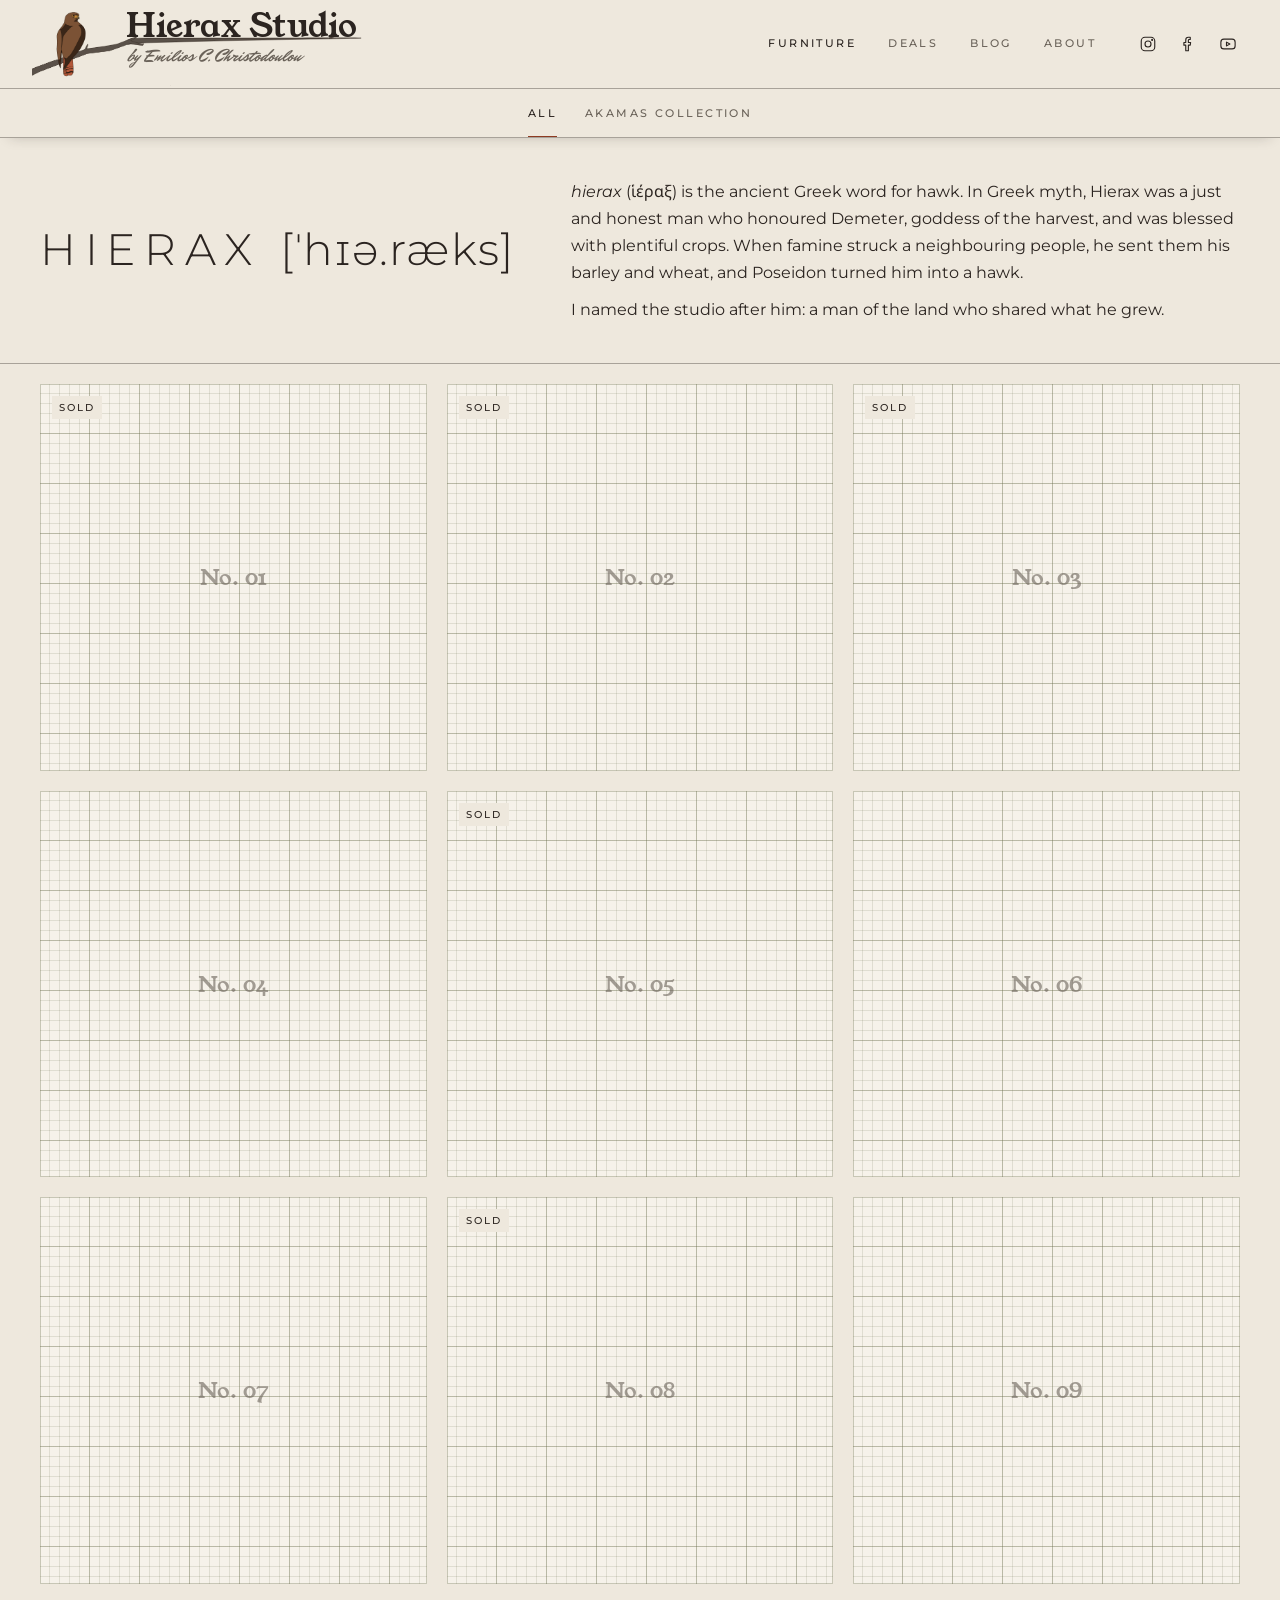
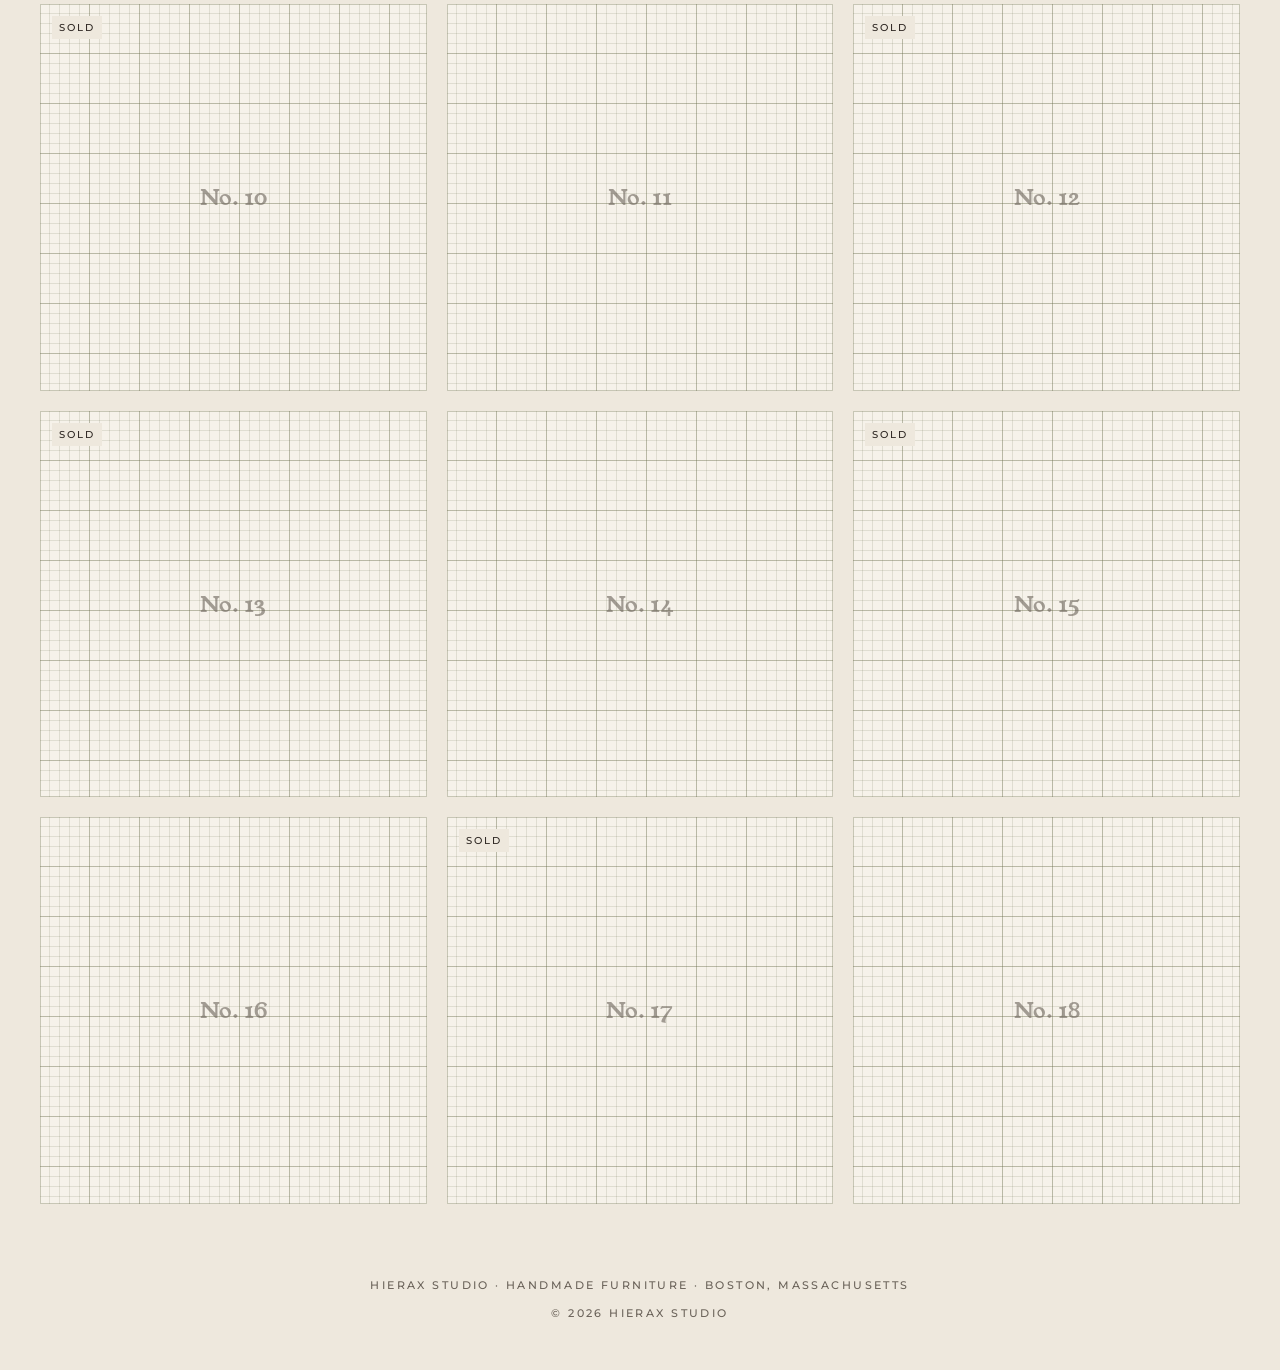
==== index.html @ 634e5c88 "Hierax name blurb on the All page, light shadow under the category bar Co-Authored-By: Claude Opus 5" ====
<!doctype html>
<html lang="en">
<head>
<meta charset="utf-8">
<meta name="viewport" content="width=device-width, initial-scale=1">
<title>Hierax Studio · Handmade Furniture, Boston</title>
<meta name="description" content="Handmade solid hardwood furniture from Boston, Massachusetts.">
<link rel="icon" type="image/png" href="assets/logo/hawk-mark.png">
<link rel="preconnect" href="https://fonts.googleapis.com">
<link rel="preconnect" href="https://fonts.gstatic.com" crossorigin>
<link href="https://fonts.googleapis.com/css2?family=Young+Serif&family=Montserrat:wght@300;400;500;600&family=Mr+Dafoe&display=swap" rel="stylesheet">
<link href="https://fonts.googleapis.com/css2?family=Noto+Sans:wght@400&text=%E1%BC%B1%CE%AD%CF%81%CE%B1%CE%BE&display=swap" rel="stylesheet">   <!-- only the Greek letters of ἱέραξ, which Montserrat lacks -->
<link rel="stylesheet" href="site.css">
<link rel="stylesheet" href="catalogue.css">
</head>
<body data-page="catalogue">

<!-- ===================== header (same on every page) ===================== -->
<header class="site-header">
  <div class="site-header__bar">
    <a class="wordmark" href="index.html" aria-label="Hierax Studio, by Emilios C. Christodoulou">
      <!-- The logo with the name sitting straight on the branch and the signature below it (live text, so the name can be swapped) -->
      <svg class="wordmark__lockup" viewBox="0 140 3800 760" aria-hidden="true">
        <!-- the branch, extended under the name like an underline (drawn beneath the original logo) -->
        <path class="wordmark__branch" d="M1100 474 C1120 466 1130 461 1140 458 C1200 454 1260 452 1320 452 C1900 452 2500 451 3100 450 C3400 449 3650 449 3790 452 C3650 457 3400 461 3100 466 C2500 476 1900 489 1320 506 C1240 510 1170 516 1100 525 Z"/><path class="wordmark__branch" d="M3420 452 C3450 440 3478 424 3502 410 C3508 408 3514 414 3510 419 C3490 432 3468 444 3452 452 Z"/>
        <image href="images/buteo-logo-transparent.png" width="1600" height="1001"/>
        <text class="wordmark__name" x="1080" y="445" data-studio-name>Hierax Studio</text>
        <text class="wordmark__sig" x="1100" y="720">by Emilios C. Christodoulou</text>
      </svg>
    </a>
    <div class="site-header__right">
      <nav class="site-header__nav caps" aria-label="Main">
        <div class="nav-item">
          <a href="index.html" aria-current="page">Furniture</a>
          <div class="nav-sub"><a href="akamas.html">Akamas Collection</a></div>
        </div>
        <a href="#">Deals</a>
        <a href="#">Blog</a>
        <a href="about.html">About</a>
      </nav>
      <ul class="social" data-social-list></ul>
    </div>
    <button class="menu-btn" id="menu-btn" type="button" aria-label="Open menu" aria-expanded="false" aria-controls="drawer">
      <svg viewBox="0 0 20 20" aria-hidden="true"><path d="M2 7 H18 M2 13 H18"/></svg>
    </button>
  </div>
  <div class="drawer" id="drawer">
    <nav class="site-header__nav caps" aria-label="Menu">
      <a href="index.html" aria-current="page">Furniture</a>
      <a class="nav-sub-link" href="akamas.html">Akamas Collection</a>
      <a href="#">Deals</a>
      <a href="#">Blog</a>
      <a href="about.html">About</a>
    </nav>
    <ul class="social" data-social-list></ul>
  </div>
</header>

<main>
  <h1 class="sr-only"><span data-studio-name>Hierax Studio</span> furniture catalogue</h1>

  <!-- ===================== categories (same on every page) ===================== -->
  <nav class="categories" aria-label="Filter by collection">
    <ul class="categories__list caps" id="categories"></ul>
  </nav>

  <!-- ===================== name ===================== -->
  <section class="name-def" aria-label="The name Hierax">
    <p class="name-def__term" lang="en">Hierax <span>[ˈhɪə.ræks]</span></p>
    <div class="name-def__body">
      <p><em>hierax</em> (<span lang="grc">ἱέραξ</span>) is the ancient Greek word for hawk. In Greek myth, Hierax was a just and honest man who honoured Demeter, goddess of the harvest, and was blessed with plentiful crops. When famine struck a neighbouring people, he sent them his barley and wheat, and Poseidon turned him into a hawk.</p>
      <p>I named the studio after him: a man of the land who shared what he grew.</p>
    </div>
  </section>

  <!-- ===================== grid ===================== -->
  <section class="catalogue" aria-label="Catalogue">
    <ul class="catalogue__grid" id="grid"></ul>
    <p class="catalogue__empty caps" id="empty" hidden>Nothing here yet</p>
    <div class="catalogue__sentinel" id="sentinel" aria-hidden="true"></div>
  </section>
</main>

<!-- ===================== footer (same on every page) ===================== -->
<footer class="site-footer caps">
  <p><span data-studio-name>Hierax Studio</span> · Handmade furniture · Boston, Massachusetts</p>
  <p>© <span data-year>2026</span> <span data-studio-name>Hierax Studio</span></p>
</footer>

<script src="site.js"></script>
<script src="catalogue.js"></script>
<script>
  // All pieces; the category bar switches the collection in place.
  BUTEO.onFilter = startCatalogue(BUTEO.collection);
</script>
</body>
</html>
---- site.css ----
/* =========================================================
   Hierax Studio · shared styles for every page
   Tokens, base, header (top bar), categories, footer.
   Page-only styles stay inline in each page.
   ========================================================= */

/* ---------- Tokens (from CLAUDE.md) ---------- */
:root {
  --limewash: #EEE8DD;
  --walnut-ink: #2B2420;
  --white-oak: #C9B08A;
  --olive-leaf: #6E7151;
  --troodos-stone: #A8A299;
  --hawk-rufous: #8E3B22;

  --bg: var(--limewash);
  --bg-rgb: 238, 232, 221;      /* the background as RGB, for see-through fades */
  --text: var(--walnut-ink);
  --text-2: #6A6259;            /* Troodos Stone, darkened so small text stays readable */
  --line: var(--troodos-stone);
  --accent: var(--hawk-rufous);
  --overlay: rgba(43, 36, 32, .78);
  --on-overlay: var(--limewash);
  --header-bg: rgba(238, 232, 221, .9);

  --serif: "Young Serif", Georgia, serif;
  --sans: "Montserrat", system-ui, sans-serif;
  --script: "Mr Dafoe", cursive;

  --gutter: 16px;
  --bar: 80px;
  --catbar: 47px;
}
@media (prefers-color-scheme: dark) {
  :root {
    --bg: #1C1815;
    --bg-rgb: 28, 24, 21;
    --text: #EDE6DA;
    --text-2: #A79E92;
    --line: #4A423B;
    --accent: #D07850;
    --overlay: rgba(28, 24, 21, .8);
    --on-overlay: #EDE6DA;
    --header-bg: rgba(28, 24, 21, .9);
    color-scheme: dark;
  }
}
@media (min-width: 760px) { :root { --gutter: 40px; --bar: 88px; } }

/* ---------- Base ---------- */
*, *::before, *::after { box-sizing: border-box; }
html { -webkit-text-size-adjust: 100%; }
body {
  margin: 0;
  background: var(--bg);
  color: var(--text);
  font: 500 16px/1.6 var(--sans);
  -webkit-font-smoothing: antialiased;
}
a { color: inherit; text-decoration: none; }
ul { list-style: none; margin: 0; padding: 0; }
button { font: inherit; color: inherit; }
:focus-visible { outline: 2px solid var(--accent); outline-offset: 3px; }
.caps { font-family: var(--sans); font-weight: 500; font-size: 11px; letter-spacing: .22em; text-transform: uppercase; }
.sr-only { position: absolute; width: 1px; height: 1px; overflow: hidden; clip: rect(0 0 0 0); white-space: nowrap; }

/* ---------- Section: header (top bar) ---------- */
.site-header {
  position: sticky; top: 0; z-index: 30;
  background: var(--header-bg);
  backdrop-filter: blur(10px); -webkit-backdrop-filter: blur(10px);
  border-bottom: 1px solid var(--line);
}
.site-header__bar {
  height: var(--bar); padding: 0 var(--gutter) 0 calc(var(--gutter) - 8px);
  display: flex; align-items: center; justify-content: space-between; gap: 24px;
}
.wordmark { display: block; flex: none; }
/* Logo, name and signature as one drawing: 66px tall (54px on very narrow phones) */
.wordmark__lockup { display: block; height: 66px; width: 330px; overflow: visible; }
.wordmark__name { font-family: var(--serif); font-size: 380px; fill: var(--text); }   /* sizes are in drawing units: 380 = about 33px */
.wordmark__sig { font-family: var(--script); font-size: 210px; fill: var(--text-2); }
.wordmark__branch { fill: #5A5149; stroke: #170B04; stroke-width: 4; stroke-linejoin: round; }   /* colours sampled from the logo */
@media (max-width: 400px) { .wordmark__lockup { height: 54px; width: 270px; } }
.site-header__right { display: none; align-items: center; gap: 40px; }
.site-header__nav { display: flex; gap: 32px; }
.site-header__nav a { color: var(--text-2); transition: color .2s ease; }
.site-header__nav a:hover, .site-header__nav a[aria-current="page"] { color: var(--text); }
.social { display: flex; gap: 16px; }
.social a { display: grid; place-items: center; width: 24px; height: 24px; color: var(--text); transition: color .2s ease; }
.social a:hover { color: var(--accent); }
.social svg { width: 18px; height: 18px; fill: none; stroke: currentColor; stroke-width: 1.5; stroke-linecap: round; stroke-linejoin: round; }
.menu-btn { width: 40px; height: 40px; margin-right: -8px; display: grid; place-items: center; background: none; border: 0; cursor: pointer; }
.menu-btn svg { width: 20px; height: 20px; fill: none; stroke: currentColor; stroke-width: 1.4; }
.drawer { display: none; padding: 8px var(--gutter) 24px; border-top: 1px solid var(--line); }
.drawer.is-open { display: block; }
.drawer .site-header__nav { flex-direction: column; gap: 0; }
.drawer .site-header__nav a { padding: 14px 0; border-bottom: 1px solid var(--line); color: var(--text); }
.drawer .social { margin-top: 20px; gap: 20px; }
@media (min-width: 860px) {
  .site-header__right { display: flex; }
  .menu-btn, .drawer, .drawer.is-open { display: none; }
}

/* ---------- Section: categories (filter bar) ---------- */
.categories {
  position: relative; z-index: 2;
  border-bottom: 1px solid var(--line);
  box-shadow: 0 8px 14px -10px rgba(43, 36, 32, .28);   /* light shadow under the bar */
  overflow-x: auto; scrollbar-width: none; -webkit-overflow-scrolling: touch;
}
.categories::-webkit-scrollbar { display: none; }
.categories__list { display: flex; gap: 28px; width: max-content; margin: 0 auto; padding: 0 var(--gutter); }
.categories__btn {
  background: none; border: 0; cursor: pointer;
  padding: 16px 0 13px;
  color: var(--text-2);
  border-bottom: 1px solid transparent;
  transition: color .2s ease, border-color .2s ease;
}
.categories__btn:hover { color: var(--text); }
.categories__btn[aria-pressed="true"] { color: var(--text); border-bottom-color: var(--accent); }

/* ---------- Section: footer ---------- */
.site-footer { text-align: center; padding: 72px var(--gutter) 48px; color: var(--text-2); }
.site-footer p { margin: 0; }
.site-footer p + p { margin-top: 10px; }

/* ---------- Section: name (the Hierax definition) ----------
   Full page width and compact: the word on the left, the text beside it on wider screens. */
.name-def { padding: 32px var(--gutter); border-bottom: 1px solid var(--line); }   /* --line is Troodos Stone */
.name-def__term {
  margin: 0 0 16px; white-space: nowrap;
  font-family: var(--sans); font-weight: 300; font-size: clamp(26px, 3.4vw, 44px); line-height: 1.1;
  letter-spacing: .2em; text-transform: uppercase;
}
.name-def__term span { letter-spacing: .04em; text-transform: none; }   /* the pronunciation keeps its own letters */
.name-def__body p { font-weight: 400; font-size: 15px; line-height: 1.7; margin: 0 0 .6em; }
.name-def__body p:last-child { margin-bottom: 0; }
.name-def [lang="grc"] { font-family: "Noto Sans", var(--sans); }   /* Montserrat has no Greek */
@media (min-width: 900px) {
  .name-def { display: grid; grid-template-columns: auto 1fr; gap: 56px; align-items: center; padding: 40px var(--gutter); }
  .name-def__term { margin: 0; }
  .name-def__body p { font-size: 16px; }
}

@media (prefers-reduced-motion: reduce) {
  * { transition-duration: 0s !important; }
}

/* ---------- Furniture dropdown (collections) ---------- */
.nav-item { position: relative; }
.nav-sub {
  position: absolute; top: 100%; left: -17px; padding-top: 18px;   /* the padding bridges the gap so hover is not lost */
  opacity: 0; visibility: hidden; transform: translateY(4px);
  transition: opacity .2s ease, transform .2s ease, visibility .2s;
}
.nav-sub a {
  display: block; white-space: nowrap;
  padding: 12px 16px; background: var(--bg); border: 1px solid var(--line);
}
.nav-sub a::before { content: "● "; color: var(--accent); font-size: 7px; vertical-align: 2px; }
.nav-item:hover .nav-sub, .nav-item:focus-within .nav-sub { opacity: 1; visibility: visible; transform: none; }
.drawer .site-header__nav a.nav-sub-link { padding-left: 18px; }
.drawer .site-header__nav a.nav-sub-link::before { content: "● "; color: var(--accent); font-size: 7px; vertical-align: 2px; }
---- catalogue.css ----
/* =========================================================
   Hierax Studio · catalogue grid styles
   Used by index.html and akamas.html.
   ========================================================= */
.catalogue { padding: 12px 12px 0; }   /* full page width, with space at the sides */
.catalogue__grid { display: grid; grid-template-columns: repeat(3, 1fr); gap: 12px; }
/* Placeholder until real photos exist: woodworker's graph paper,
   a fine grid with a heavier line every fifth square */
:root { --paper: #F6F2EA; --grid-minor: rgba(110, 113, 81, .16); --grid-major: rgba(110, 113, 81, .34); }
@media (prefers-color-scheme: dark) {
  :root { --paper: #2A241F; --grid-minor: rgba(201, 176, 138, .10); --grid-major: rgba(201, 176, 138, .22); }
}
.tile {
  position: relative; aspect-ratio: 1; overflow: hidden;
  background-color: var(--paper);
  background-image:
    linear-gradient(var(--grid-major) 1px, transparent 1px),
    linear-gradient(90deg, var(--grid-major) 1px, transparent 1px),
    linear-gradient(var(--grid-minor) 1px, transparent 1px),
    linear-gradient(90deg, var(--grid-minor) 1px, transparent 1px);
  background-size: 50px 50px, 50px 50px, 10px 10px, 10px 10px;
  background-position: -1px -1px;
  box-shadow: inset 0 0 0 1px var(--grid-major);
}
.tile img { position: absolute; inset: 0; width: 100%; height: 100%; object-fit: cover; }
.tile__num {
  position: absolute; inset: 0; display: grid; place-items: center;
  font-family: var(--serif); font-size: clamp(13px, 2.4vw, 22px);
  color: var(--text-2); opacity: .6;
}
.tile__sold {
  position: absolute; top: 8px; left: 8px;
  font-size: 9px; letter-spacing: .2em; padding: 4px 7px 3px;
  background: var(--bg); color: var(--text);
}
.tile__info {
  position: absolute; inset: 0;
  display: none; flex-direction: column; align-items: center; justify-content: center; gap: 8px;
  padding: 16px; text-align: center;
  background: var(--overlay); color: var(--on-overlay);
  opacity: 0; transition: opacity .35s ease;
}
.tile__name { font-family: var(--serif); font-size: 22px; line-height: 1.2; }
.tile__meta { opacity: .8; }
@media (hover: hover) and (min-width: 760px) {
  .tile__info { display: flex; }
  .tile:hover .tile__info { opacity: 1; }
  .tile__sold { top: 12px; left: 12px; font-size: 10px; }
}
.catalogue__sentinel { height: 1px; }
.catalogue__empty { padding: 96px var(--gutter); text-align: center; color: var(--text-2); }
@media (min-width: 760px) { .catalogue { padding: 20px var(--gutter) 0; } .catalogue__grid { gap: 20px; } }
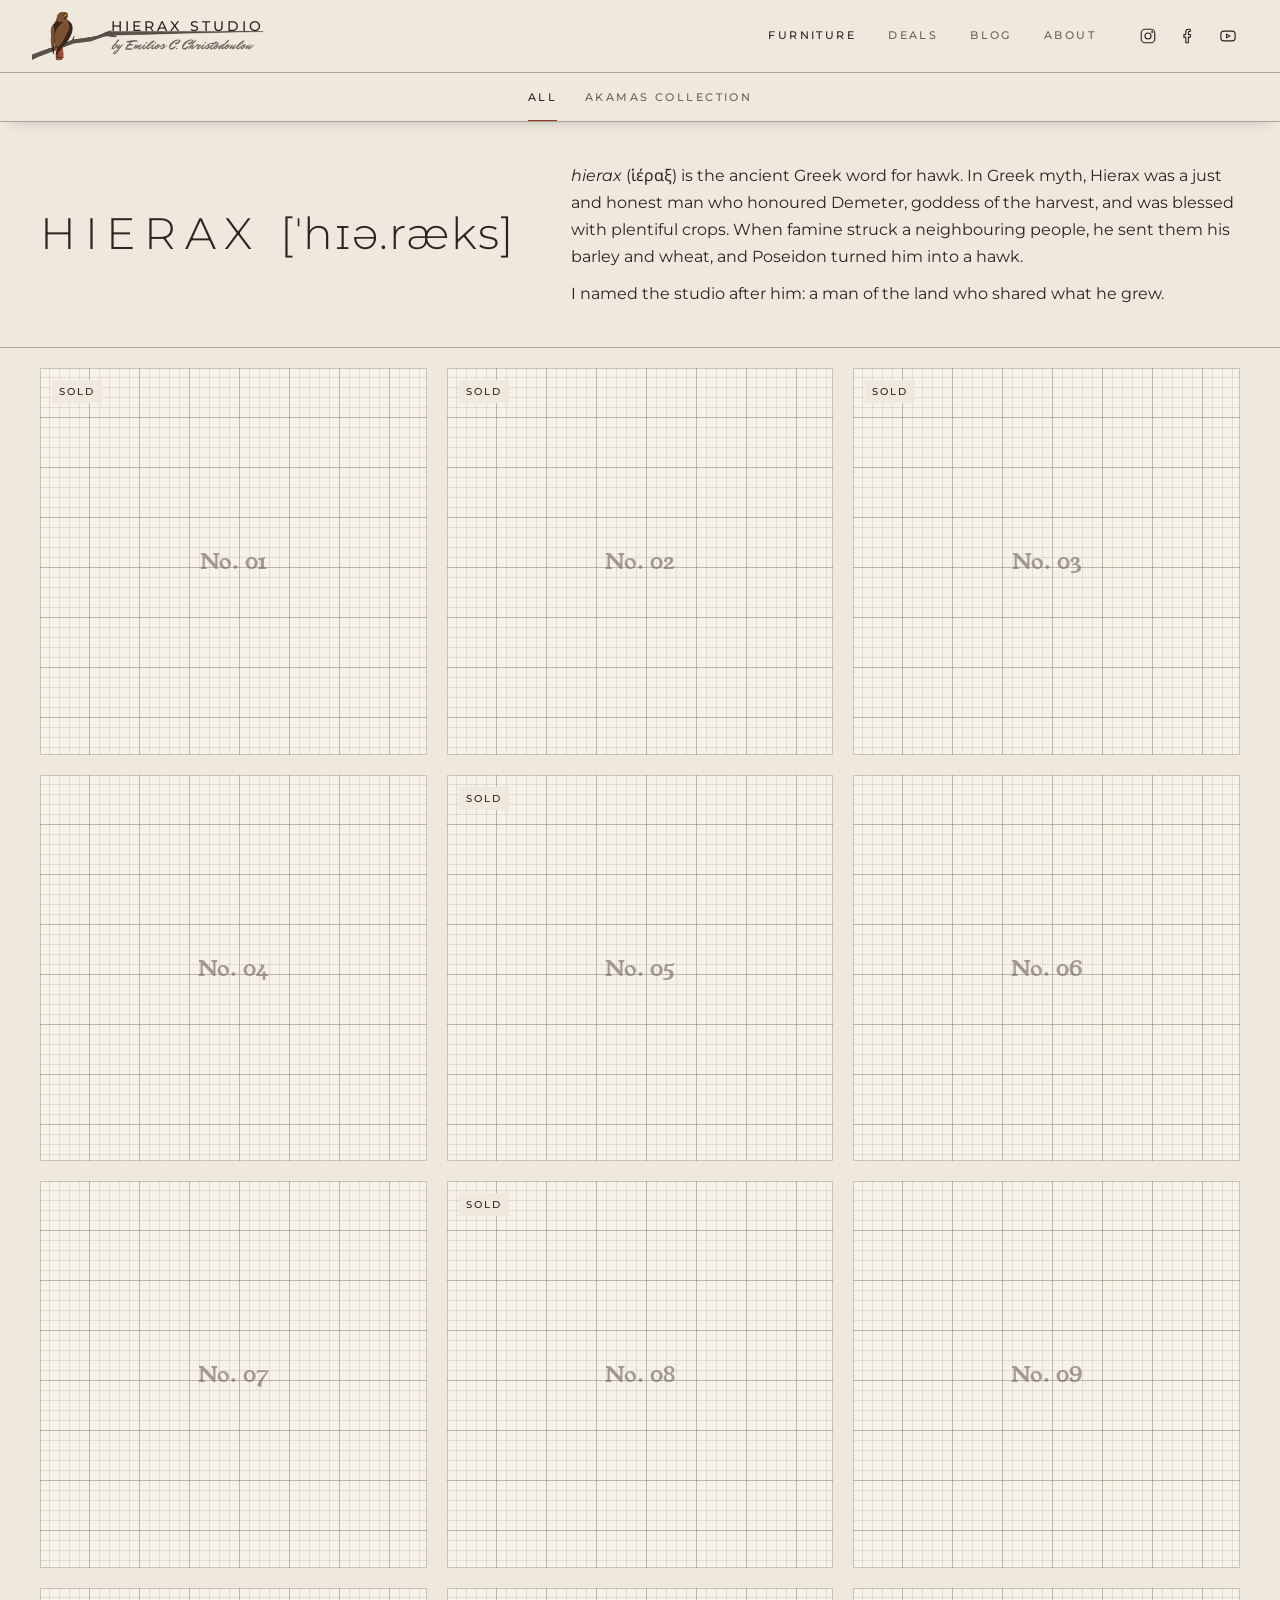
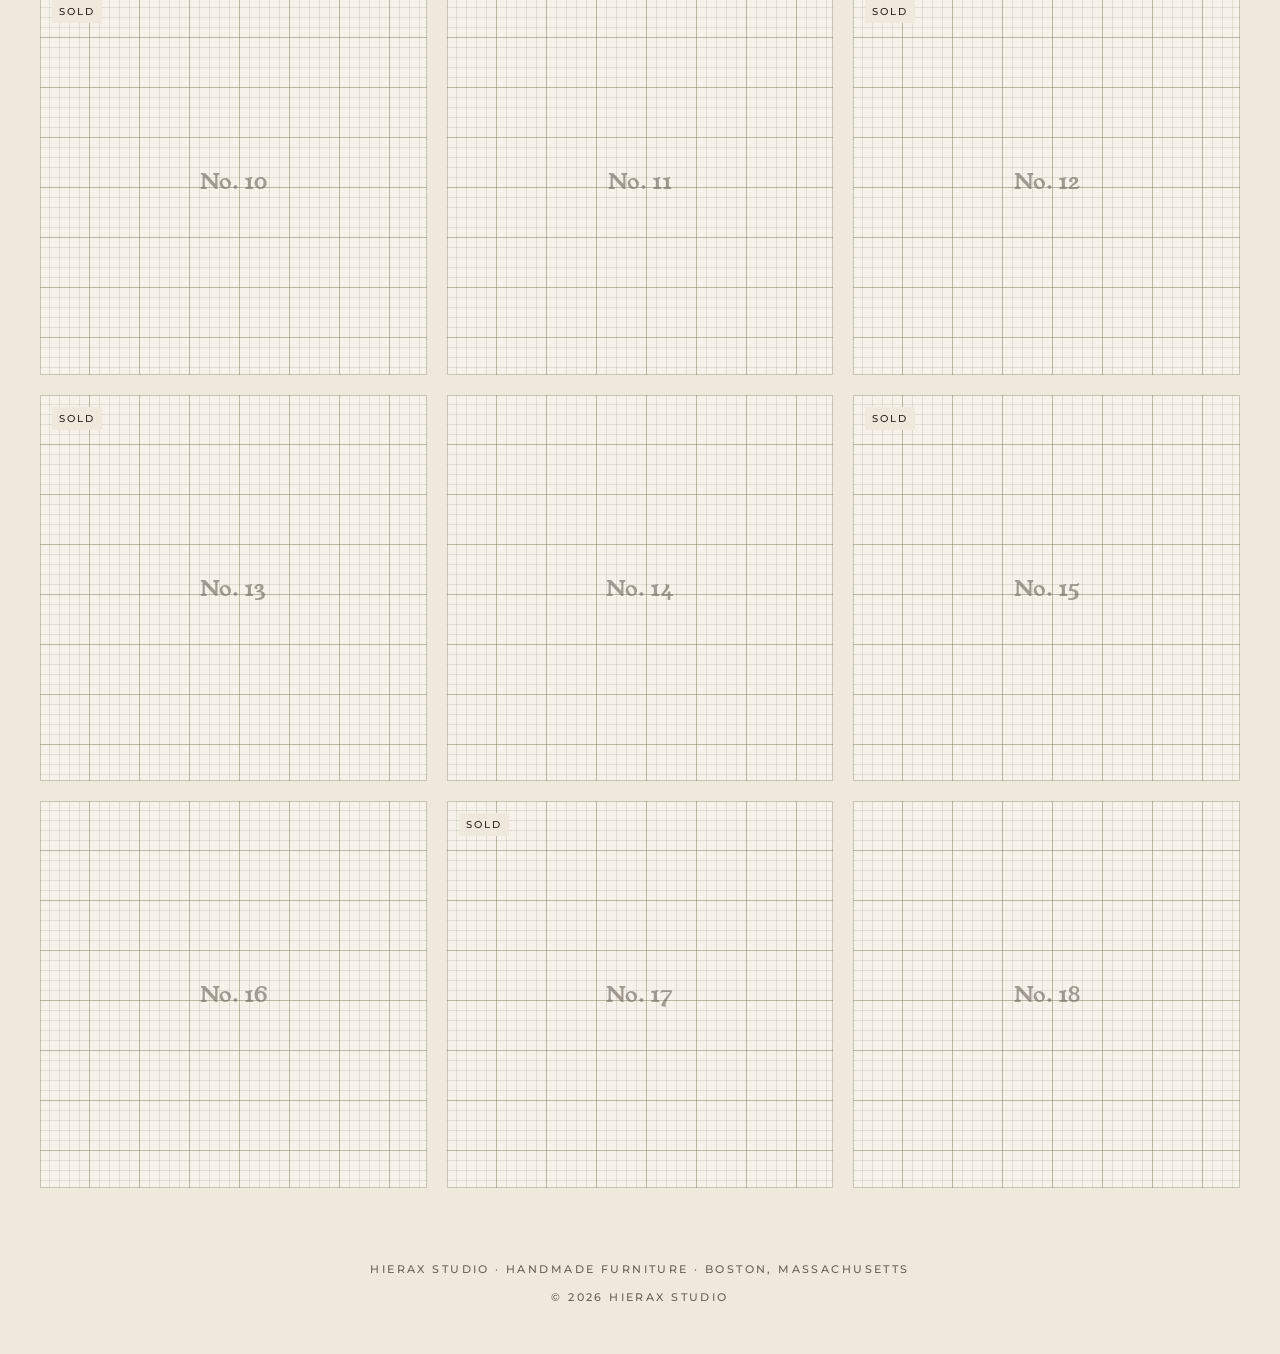
==== commit 13ce19a2: "New About photo, name in the nav's font fitted to the branch - About page: deck-build photo (metadat" ====
--- a/index.html
+++ b/index.html
@@ -20,12 +20,12 @@
   <div class="site-header__bar">
     <a class="wordmark" href="index.html" aria-label="Hierax Studio, by Emilios C. Christodoulou">
       <!-- The logo with the name sitting straight on the branch and the signature below it (live text, so the name can be swapped) -->
-      <svg class="wordmark__lockup" viewBox="0 140 3800 760" aria-hidden="true">
+      <svg class="wordmark__lockup" viewBox="0 140 3560 760" aria-hidden="true">
         <!-- the branch, extended under the name like an underline (drawn beneath the original logo) -->
-        <path class="wordmark__branch" d="M1100 474 C1120 466 1130 461 1140 458 C1200 454 1260 452 1320 452 C1900 452 2500 451 3100 450 C3400 449 3650 449 3790 452 C3650 457 3400 461 3100 466 C2500 476 1900 489 1320 506 C1240 510 1170 516 1100 525 Z"/><path class="wordmark__branch" d="M3420 452 C3450 440 3478 424 3502 410 C3508 408 3514 414 3510 419 C3490 432 3468 444 3452 452 Z"/>
-        <image href="images/buteo-logo-transparent.png" width="1600" height="1001"/>
-        <text class="wordmark__name" x="1080" y="445" data-studio-name>Hierax Studio</text>
-        <text class="wordmark__sig" x="1100" y="720">by Emilios C. Christodoulou</text>
+        <path class="wordmark__branch" d="M1100 474 C1120 466 1130 461 1140 458 C1200 454 1260 452 1320 452 C1900 452 2400 451 2900 450 C3200 449 3420 449 3518 452 C3420 456 3200 460 2900 465 C2400 475 1900 489 1320 506 C1240 510 1170 516 1100 525 Z"/>
+        <image href="images/hierax-logo-transparent.png" width="1600" height="1001"/>
+        <text class="wordmark__name" x="1200" y="445" data-studio-name>Hierax Studio</text>
+        <text class="wordmark__sig" x="1220" y="720">by Emilios C. Christodoulou</text>
       </svg>
     </a>
     <div class="site-header__right">
@@ -91,7 +91,7 @@
 <script src="catalogue.js"></script>
 <script>
   // All pieces; the category bar switches the collection in place.
-  BUTEO.onFilter = startCatalogue(BUTEO.collection);
+  HIERAX.onFilter = startCatalogue(HIERAX.collection);
 </script>
 </body>
 </html>
--- a/site.css
+++ b/site.css
@@ -28,7 +28,7 @@
   --script: "Mr Dafoe", cursive;
 
   --gutter: 16px;
-  --bar: 80px;
+  --bar: 64px;
   --catbar: 47px;
 }
 @media (prefers-color-scheme: dark) {
@@ -45,7 +45,7 @@
     color-scheme: dark;
   }
 }
-@media (min-width: 760px) { :root { --gutter: 40px; --bar: 88px; } }
+@media (min-width: 760px) { :root { --gutter: 40px; --bar: 72px; } }
 
 /* ---------- Base ---------- */
 *, *::before, *::after { box-sizing: border-box; }
@@ -77,11 +77,11 @@
 }
 .wordmark { display: block; flex: none; }
 /* Logo, name and signature as one drawing: 66px tall (54px on very narrow phones) */
-.wordmark__lockup { display: block; height: 66px; width: 330px; overflow: visible; }
-.wordmark__name { font-family: var(--serif); font-size: 380px; fill: var(--text); }   /* sizes are in drawing units: 380 = about 33px */
+/* Logo block: 50px tall on every screen (the name is then about 13px) */
+.wordmark__lockup { display: block; height: 50px; width: 234px; overflow: visible; }
+.wordmark__name { font-family: var(--sans); font-weight: 500; font-size: 214px; letter-spacing: .22em; text-transform: uppercase; fill: var(--text); }   /* same face and style as the nav links; sizes are in drawing units: 214 = about 19px, so the name spans the branch */
 .wordmark__sig { font-family: var(--script); font-size: 210px; fill: var(--text-2); }
 .wordmark__branch { fill: #5A5149; stroke: #170B04; stroke-width: 4; stroke-linejoin: round; }   /* colours sampled from the logo */
-@media (max-width: 400px) { .wordmark__lockup { height: 54px; width: 270px; } }
 .site-header__right { display: none; align-items: center; gap: 40px; }
 .site-header__nav { display: flex; gap: 32px; }
 .site-header__nav a { color: var(--text-2); transition: color .2s ease; }
@@ -97,7 +97,7 @@
 .drawer .site-header__nav { flex-direction: column; gap: 0; }
 .drawer .site-header__nav a { padding: 14px 0; border-bottom: 1px solid var(--line); color: var(--text); }
 .drawer .social { margin-top: 20px; gap: 20px; }
-@media (min-width: 860px) {
+@media (min-width: 860px) {   /* full nav when it fits beside the logo */
   .site-header__right { display: flex; }
   .menu-btn, .drawer, .drawer.is-open { display: none; }
 }
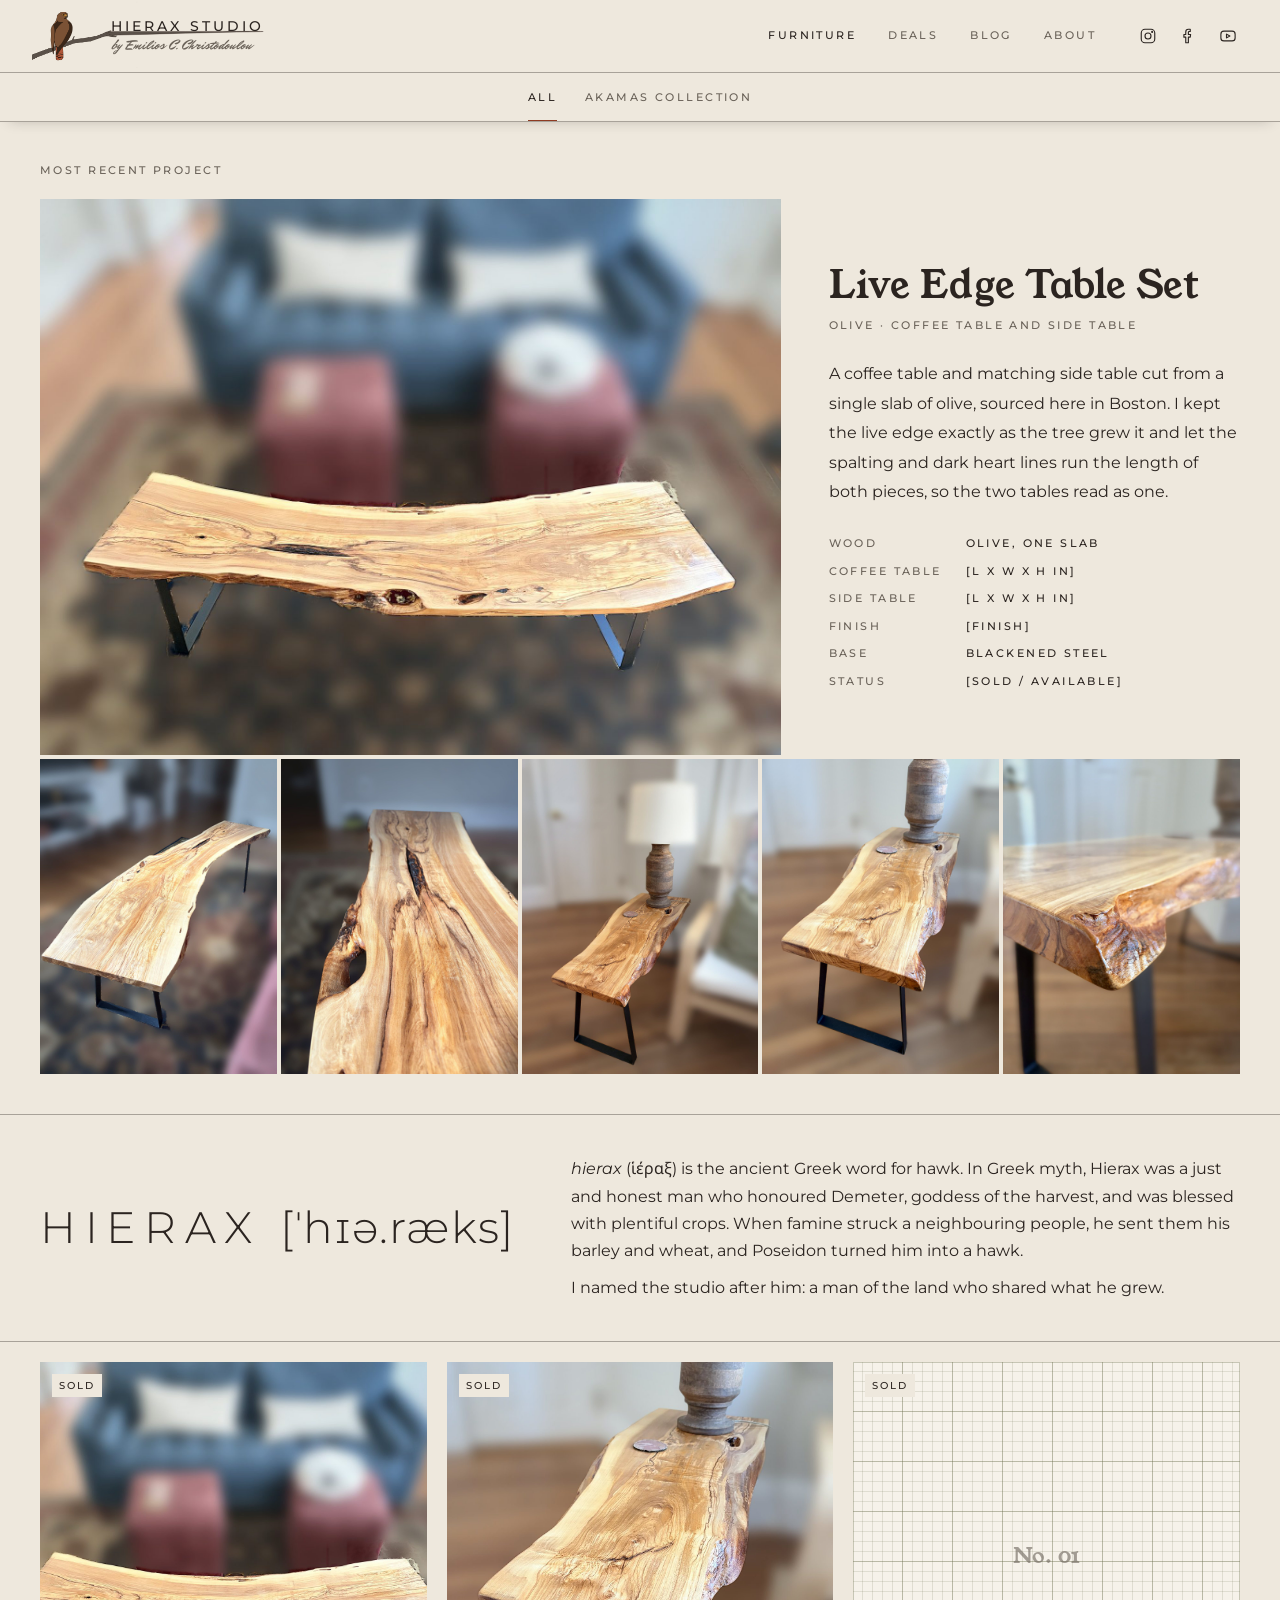
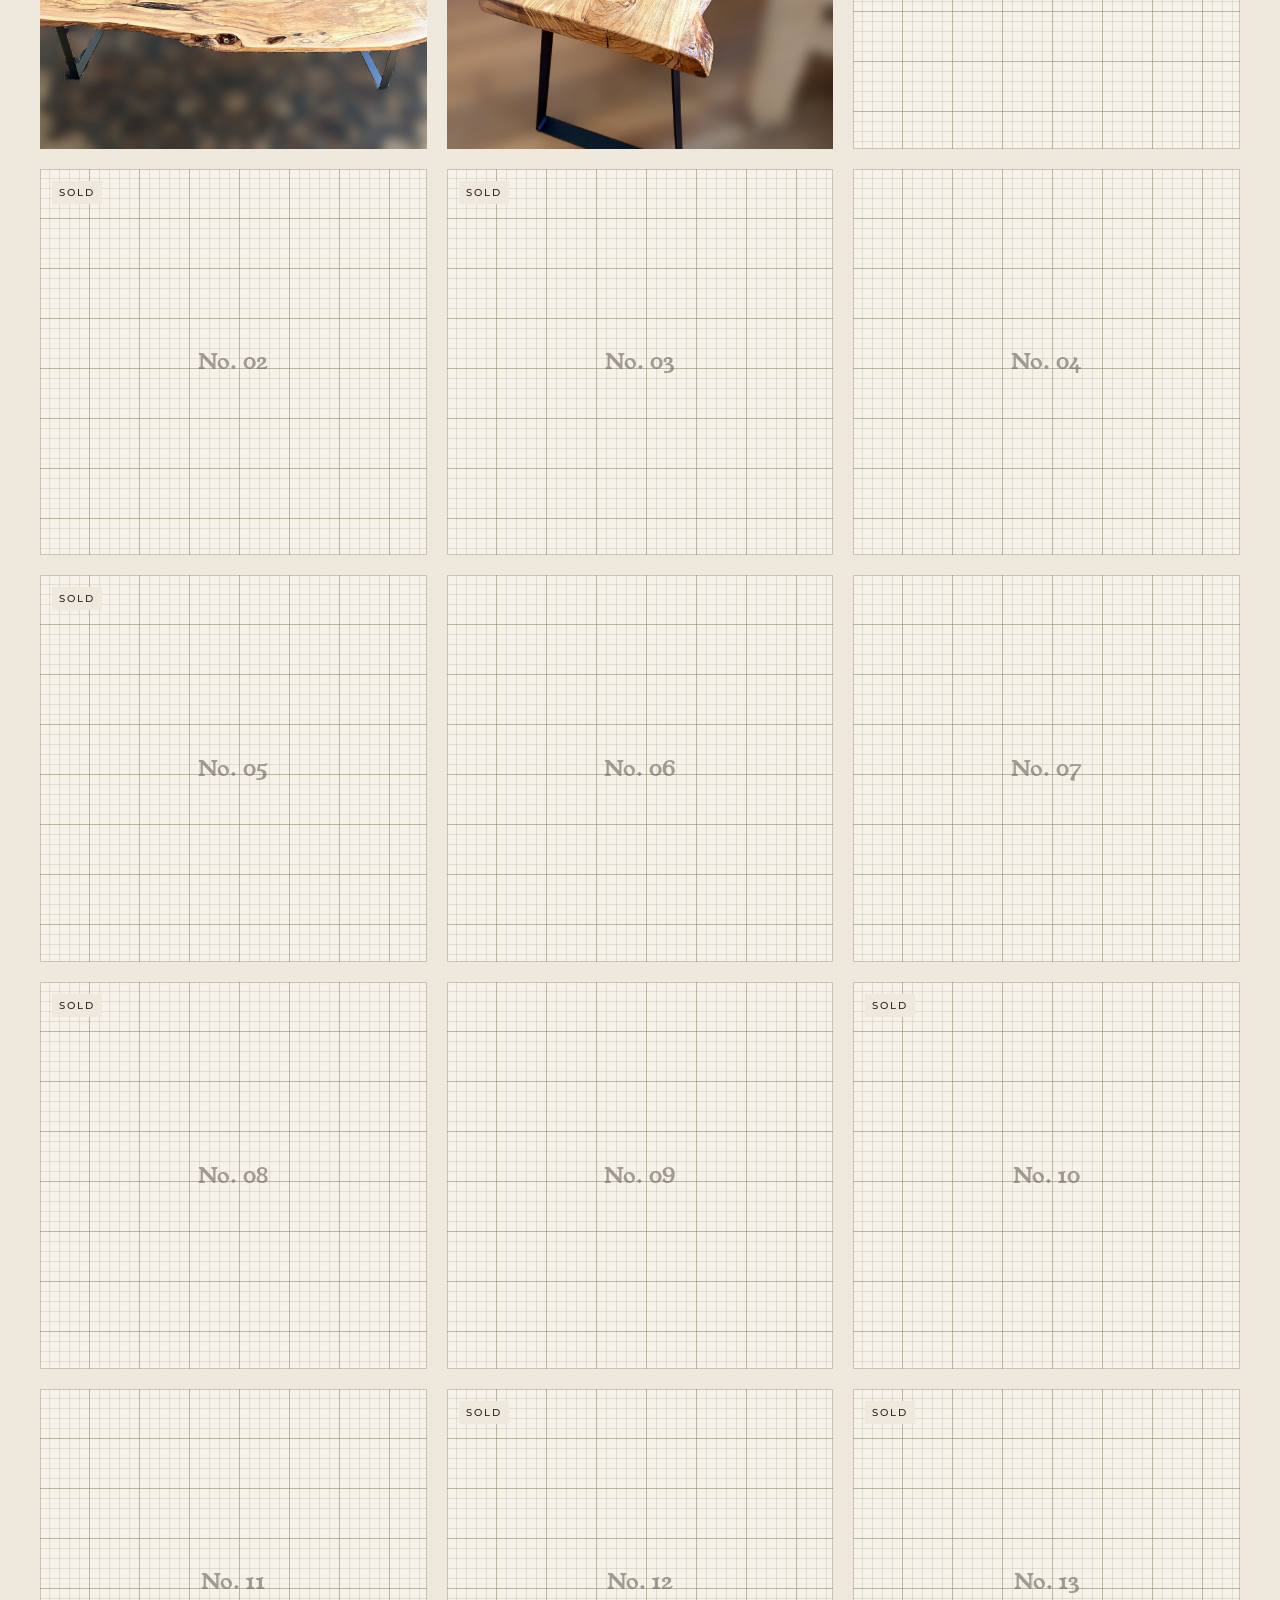
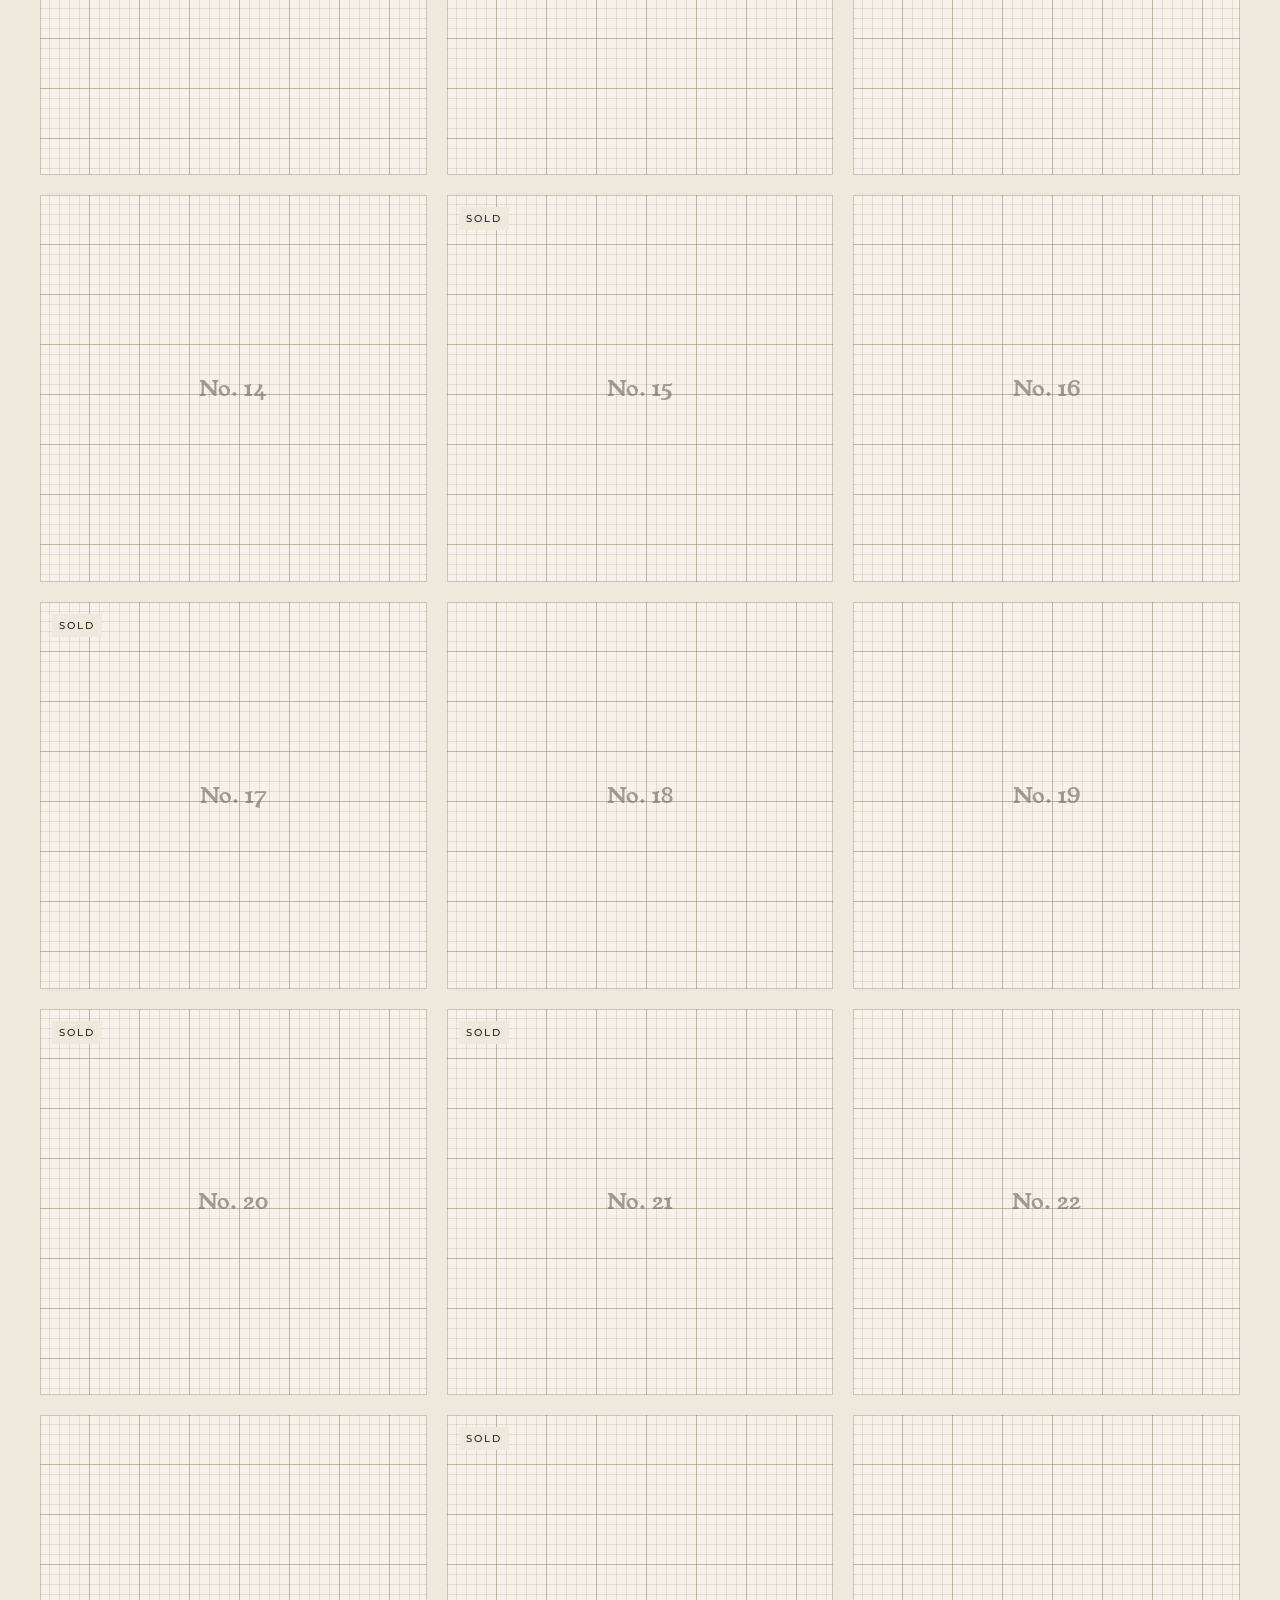
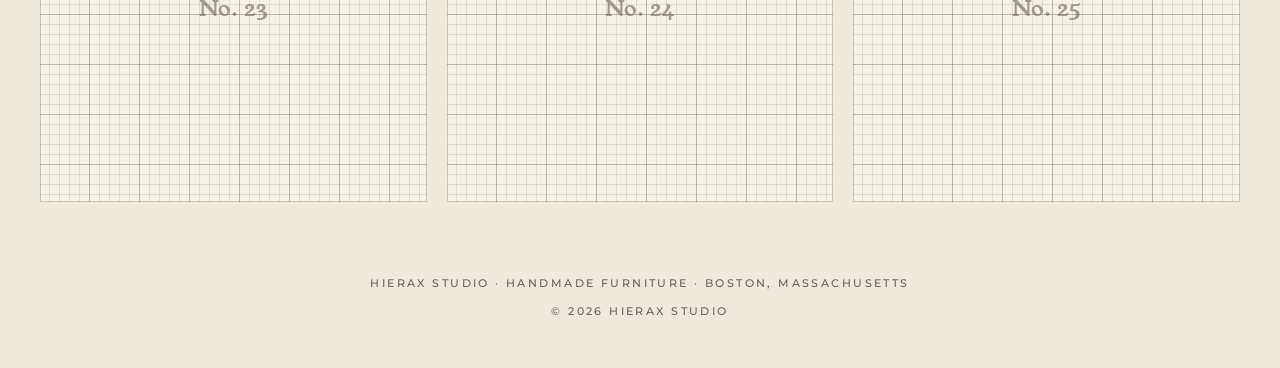
==== commit 4fe7ffb3: "Add Most Recent Project section (olive live edge table set) with gallery and lightbox Co-Authored-By" ====
--- a/index.html
+++ b/index.html
@@ -3,6 +3,7 @@
 <head>
 <meta charset="utf-8">
 <meta name="viewport" content="width=device-width, initial-scale=1">
+<meta name="color-scheme" content="light">
 <title>Hierax Studio · Handmade Furniture, Boston</title>
 <meta name="description" content="Handmade solid hardwood furniture from Boston, Massachusetts.">
 <link rel="icon" type="image/png" href="assets/logo/hawk-mark.png">
@@ -10,8 +11,58 @@
 <link rel="preconnect" href="https://fonts.gstatic.com" crossorigin>
 <link href="https://fonts.googleapis.com/css2?family=Young+Serif&family=Montserrat:wght@300;400;500;600&family=Mr+Dafoe&display=swap" rel="stylesheet">
 <link href="https://fonts.googleapis.com/css2?family=Noto+Sans:wght@400&text=%E1%BC%B1%CE%AD%CF%81%CE%B1%CE%BE&display=swap" rel="stylesheet">   <!-- only the Greek letters of ἱέραξ, which Montserrat lacks -->
-<link rel="stylesheet" href="site.css">
-<link rel="stylesheet" href="catalogue.css">
+<link rel="stylesheet" href="site.css?v=2026-10-27.1">
+<link rel="stylesheet" href="catalogue.css?v=2026-10-27.1">
+<style>
+  /* =========================================================
+     Section: most recent project (hero, text, gallery, lightbox)
+     Phones: hero, then text, then a 2-column gallery.
+     From 900px: text beside the hero. From 760px: gallery in one row of 5.
+     ========================================================= */
+  .project { padding: 32px var(--gutter); border-bottom: 1px solid var(--line); }   /* --line is Troodos Stone */
+  .project__label { margin: 0 0 20px; color: var(--text-2); }
+  .project__photo { display: block; width: 100%; padding: 0; border: 0; background: none; cursor: zoom-in; }
+  .project__hero img { display: block; width: 100%; height: auto; }   /* aspect ratio kept, slab never cropped */
+  .project__text { padding: 28px 0 32px; }
+  .project__title { font-family: var(--serif); font-weight: 400; font-size: clamp(28px, 3vw, 40px); line-height: 1.15; margin: 0 0 10px; }
+  .project__sub { margin: 0 0 24px; color: var(--text-2); }
+  .project__body { max-width: 38em; font-weight: 400; font-size: 16px; line-height: 1.85; margin: 0 0 28px; }
+  .project__specs { display: grid; grid-template-columns: max-content 1fr; gap: 10px 24px; margin: 0; }
+  .project__specs dt { color: var(--text-2); }
+  .project__specs dd { margin: 0; }
+  .project__gallery { display: grid; grid-template-columns: repeat(2, 1fr); gap: 4px; }
+  .project__gallery .project__photo { aspect-ratio: 3 / 4; overflow: hidden; }   /* uniform frame */
+  .project__gallery img { display: block; width: 100%; height: 100%; object-fit: cover; }
+  @media (min-width: 760px) { .project__gallery { grid-template-columns: repeat(5, 1fr); } }
+  @media (min-width: 900px) {
+    .project { padding: 40px var(--gutter); }
+    .project__main { display: grid; grid-template-columns: minmax(0, 1.8fr) minmax(0, 1fr); gap: 48px; align-items: center; margin-bottom: 4px; }
+    .project__text { padding: 0; }
+  }
+
+  /* ---------- Lightbox (Walnut Ink at 92%) ---------- */
+  .lightbox {
+    position: fixed; inset: 0; z-index: 50;
+    display: grid; place-items: center;
+    background: rgba(43, 36, 32, .92);
+    color: var(--limewash);
+  }
+  .lightbox[hidden] { display: none; }
+  .lightbox__img { display: block; max-width: calc(100vw - 32px); max-height: calc(100svh - 120px); object-fit: contain; }
+  .lightbox__btn { position: absolute; display: grid; place-items: center; width: 48px; height: 48px; padding: 0; background: none; border: 0; color: inherit; cursor: pointer; }
+  .lightbox__btn svg { width: 24px; height: 24px; fill: none; stroke: currentColor; stroke-width: 1.4; }
+  .lightbox__close { top: 12px; right: 12px; }
+  .lightbox__prev, .lightbox__next { bottom: 16px; }
+  .lightbox__prev { left: calc(50% - 64px); }
+  .lightbox__next { right: calc(50% - 64px); }
+  .lightbox__count { position: absolute; top: 28px; left: var(--gutter); margin: 0; }
+  @media (min-width: 760px) {
+    .lightbox__img { max-width: calc(100vw - 160px); max-height: calc(100svh - 80px); }
+    .lightbox__prev, .lightbox__next { top: 50%; bottom: auto; transform: translateY(-50%); }
+    .lightbox__prev { left: 16px; }
+    .lightbox__next { right: 16px; }
+  }
+</style>
 </head>
 <body data-page="catalogue">
 
@@ -64,6 +115,36 @@
     <ul class="categories__list caps" id="categories"></ul>
   </nav>
 
+  <!-- ===================== most recent project ===================== -->
+  <section class="project" aria-labelledby="project-title">
+    <p class="project__label caps">Most Recent Project</p>
+    <div class="project__main">
+      <button class="project__photo project__hero" type="button" data-photo>
+        <img src="images/projects/olive-set/olive-01-coffee-table-front.jpg" width="1600" height="1200" alt="Live edge olive coffee table seen from the front on blackened steel legs, dark heart lines running the length of the slab">
+      </button>
+      <div class="project__text">
+        <h2 class="project__title" id="project-title">Live Edge Table Set</h2>
+        <p class="project__sub caps">OLIVE · COFFEE TABLE AND SIDE TABLE</p>
+        <p class="project__body">A coffee table and matching side table cut from a single slab of olive, sourced here in Boston. I kept the live edge exactly as the tree grew it and let the spalting and dark heart lines run the length of both pieces, so the two tables read as one.</p>
+        <dl class="project__specs caps">
+          <dt>Wood</dt><dd>Olive, one slab</dd>
+          <dt>Coffee table</dt><dd>[L x W x H in]</dd>
+          <dt>Side table</dt><dd>[L x W x H in]</dd>
+          <dt>Finish</dt><dd>[Finish]</dd>
+          <dt>Base</dt><dd>Blackened steel</dd>
+          <dt>Status</dt><dd>[Sold / Available]</dd>
+        </dl>
+      </div>
+    </div>
+    <ul class="project__gallery">
+      <li><button class="project__photo" type="button" data-photo><img src="images/projects/olive-set/olive-02-coffee-table-angle.jpg" width="1200" height="1600" loading="lazy" alt="The olive coffee table from one end, the slab narrowing and curving along its live edge"></button></li>
+      <li><button class="project__photo" type="button" data-photo><img src="images/projects/olive-set/olive-03-coffee-table-grain.jpg" width="1200" height="1600" loading="lazy" alt="Close view along the coffee table top: spalted olive grain with a dark open check following the heart line"></button></li>
+      <li><button class="project__photo" type="button" data-photo><img src="images/projects/olive-set/olive-04-side-table-room.jpg" width="1200" height="1600" loading="lazy" alt="The olive side table in a living room, a turned wooden lamp standing on its live edge top"></button></li>
+      <li><button class="project__photo" type="button" data-photo><img src="images/projects/olive-set/olive-05-side-table-angle.jpg" width="1200" height="1600" loading="lazy" alt="The olive side table from above at an angle, its figured grain and live edge over a blackened steel leg"></button></li>
+      <li><button class="project__photo" type="button" data-photo><img src="images/projects/olive-set/olive-06-live-edge-detail.jpg" width="1200" height="1600" loading="lazy" alt="Detail of the side table corner, where the hand-finished live edge curls down into the end grain"></button></li>
+    </ul>
+  </section>
+
   <!-- ===================== name ===================== -->
   <section class="name-def" aria-label="The name Hierax">
     <p class="name-def__term" lang="en">Hierax <span>[ˈhɪə.ræks]</span></p>
@@ -87,11 +168,66 @@
   <p>© <span data-year>2026</span> <span data-studio-name>Hierax Studio</span></p>
 </footer>
 
-<script src="site.js"></script>
-<script src="catalogue.js"></script>
+<!-- ===================== lightbox (most recent project) ===================== -->
+<div class="lightbox" id="lightbox" role="dialog" aria-modal="true" aria-label="Project photos" hidden>
+  <p class="lightbox__count caps" id="lightbox-count"></p>
+  <img class="lightbox__img" id="lightbox-img" src="" alt="">
+  <button class="lightbox__btn lightbox__prev" type="button" aria-label="Previous photo"><svg viewBox="0 0 24 24" aria-hidden="true"><path d="M15 4 L7 12 L15 20"/></svg></button>
+  <button class="lightbox__btn lightbox__next" type="button" aria-label="Next photo"><svg viewBox="0 0 24 24" aria-hidden="true"><path d="M9 4 L17 12 L9 20"/></svg></button>
+  <button class="lightbox__btn lightbox__close" type="button" aria-label="Close"><svg viewBox="0 0 24 24" aria-hidden="true"><path d="M5 5 L19 19 M19 5 L5 19"/></svg></button>
+</div>
+
+<script src="site.js?v=2026-10-27.1"></script>
+<script src="catalogue.js?v=2026-10-27.1"></script>
 <script>
   // All pieces; the category bar switches the collection in place.
   HIERAX.onFilter = startCatalogue(HIERAX.collection);
+
+  // Most recent project: any photo opens the lightbox; arrows step through, Escape closes.
+  (() => {
+    const photos = [...document.querySelectorAll('.project [data-photo] img')];
+    const box = document.getElementById('lightbox');
+    const img = document.getElementById('lightbox-img');
+    const count = document.getElementById('lightbox-count');
+    let index = 0, opener = null;
+
+    function show(i) {
+      index = (i + photos.length) % photos.length;
+      img.src = photos[index].src;
+      img.alt = photos[index].alt;
+      count.textContent = `${index + 1} / ${photos.length}`;
+    }
+    function open(i, from) {
+      opener = from;
+      show(i);
+      box.hidden = false;
+      document.body.style.overflow = 'hidden';
+      box.querySelector('.lightbox__close').focus();
+    }
+    function close() {
+      box.hidden = true;
+      document.body.style.overflow = '';
+      if (opener) opener.focus();
+    }
+
+    photos.forEach((p, i) => p.parentElement.addEventListener('click', e => open(i, e.currentTarget)));
+    box.querySelector('.lightbox__prev').addEventListener('click', () => show(index - 1));
+    box.querySelector('.lightbox__next').addEventListener('click', () => show(index + 1));
+    box.querySelector('.lightbox__close').addEventListener('click', close);
+    box.addEventListener('click', e => { if (e.target === box) close(); });   // click the backdrop to close
+    document.addEventListener('keydown', e => {
+      if (box.hidden) return;
+      if (e.key === 'Escape') close();
+      else if (e.key === 'ArrowLeft') show(index - 1);
+      else if (e.key === 'ArrowRight') show(index + 1);
+      else if (e.key === 'Tab') {   // keep focus inside the lightbox
+        const btns = [...box.querySelectorAll('button')];
+        const at = btns.indexOf(document.activeElement);
+        e.preventDefault();
+        btns[(at + (e.shiftKey ? -1 : 1) + btns.length) % btns.length].focus();
+      }
+    });
+  })();
 </script>
 </body>
 </html>
--- a/site.css
+++ b/site.css
@@ -30,20 +30,7 @@
   --gutter: 16px;
   --bar: 64px;
   --catbar: 47px;
-}
-@media (prefers-color-scheme: dark) {
-  :root {
-    --bg: #1C1815;
-    --bg-rgb: 28, 24, 21;
-    --text: #EDE6DA;
-    --text-2: #A79E92;
-    --line: #4A423B;
-    --accent: #D07850;
-    --overlay: rgba(28, 24, 21, .8);
-    --on-overlay: #EDE6DA;
-    --header-bg: rgba(28, 24, 21, .9);
-    color-scheme: dark;
-  }
+  color-scheme: light;   /* always the light version, on every device (no dark mode) */
 }
 @media (min-width: 760px) { :root { --gutter: 40px; --bar: 72px; } }
 
--- a/catalogue.css
+++ b/catalogue.css
@@ -7,9 +7,6 @@
 /* Placeholder until real photos exist: woodworker's graph paper,
    a fine grid with a heavier line every fifth square */
 :root { --paper: #F6F2EA; --grid-minor: rgba(110, 113, 81, .16); --grid-major: rgba(110, 113, 81, .34); }
-@media (prefers-color-scheme: dark) {
-  :root { --paper: #2A241F; --grid-minor: rgba(201, 176, 138, .10); --grid-major: rgba(201, 176, 138, .22); }
-}
 .tile {
   position: relative; aspect-ratio: 1; overflow: hidden;
   background-color: var(--paper);
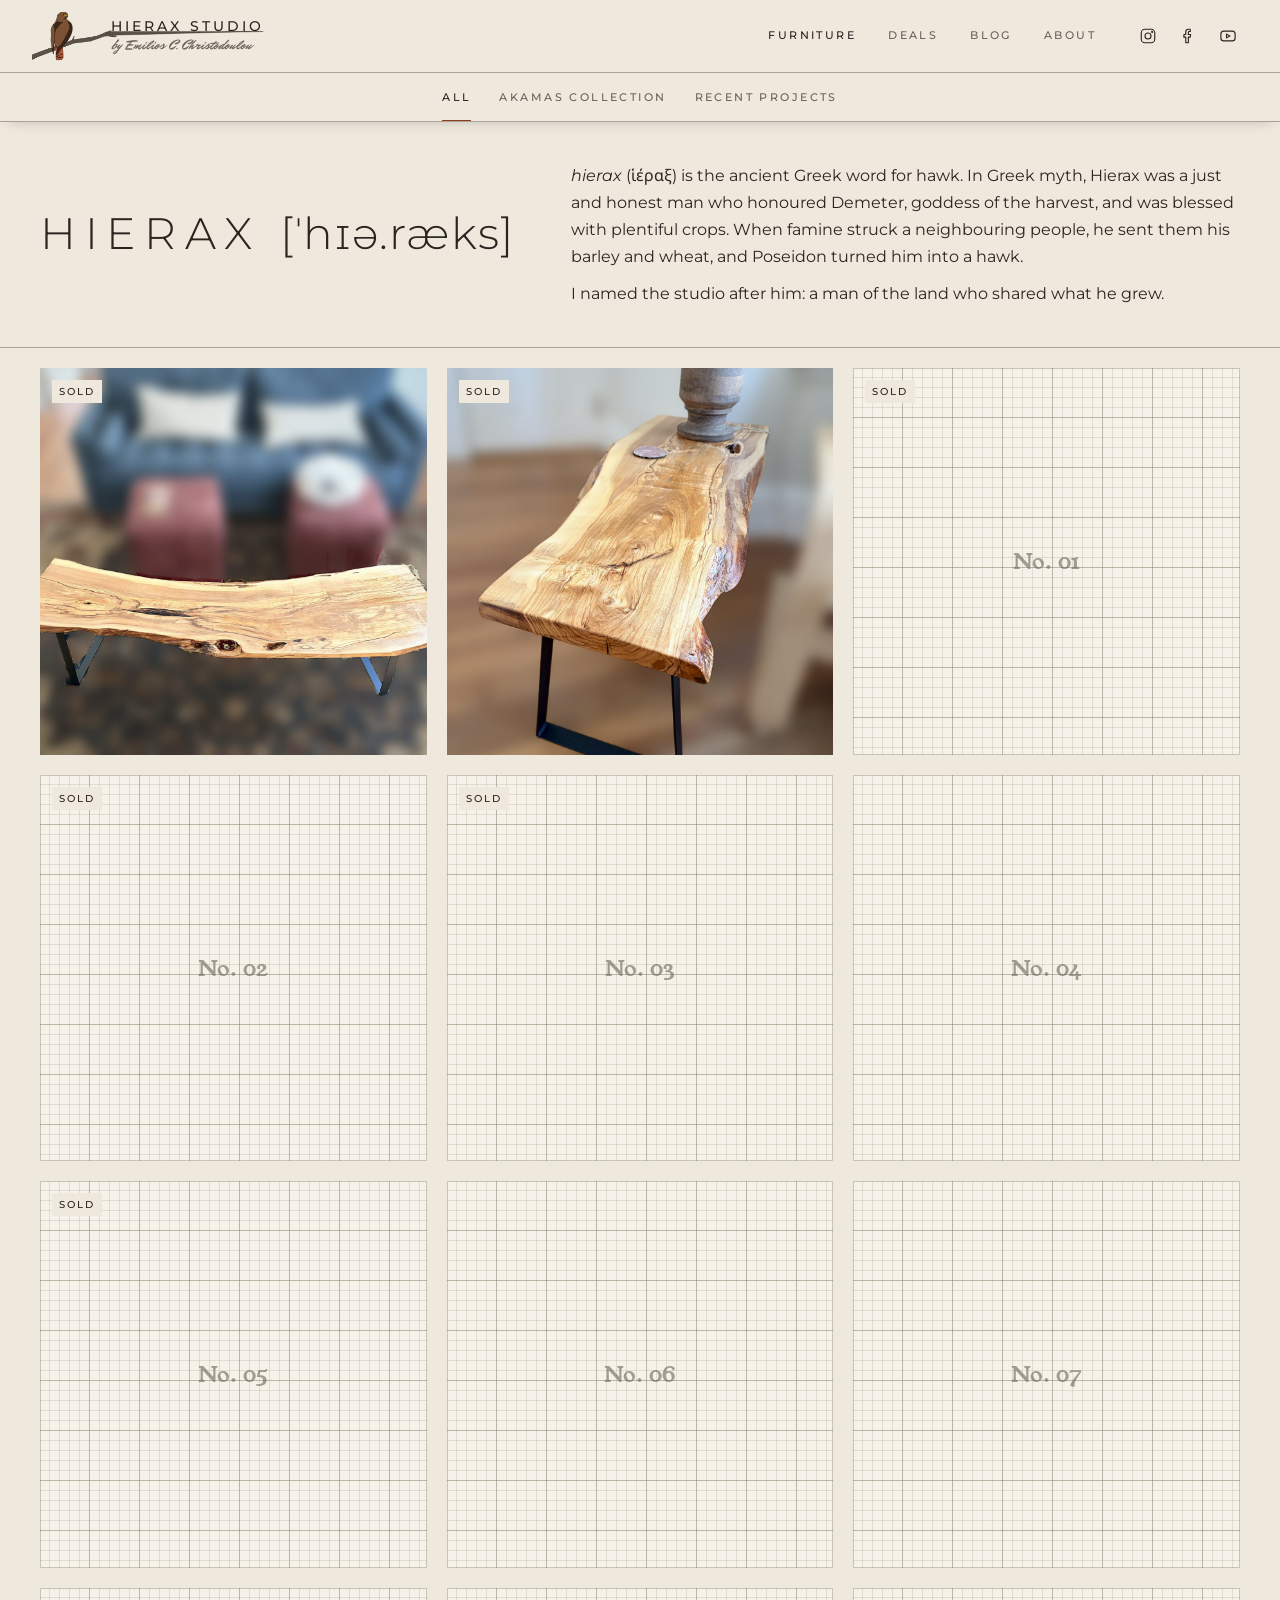
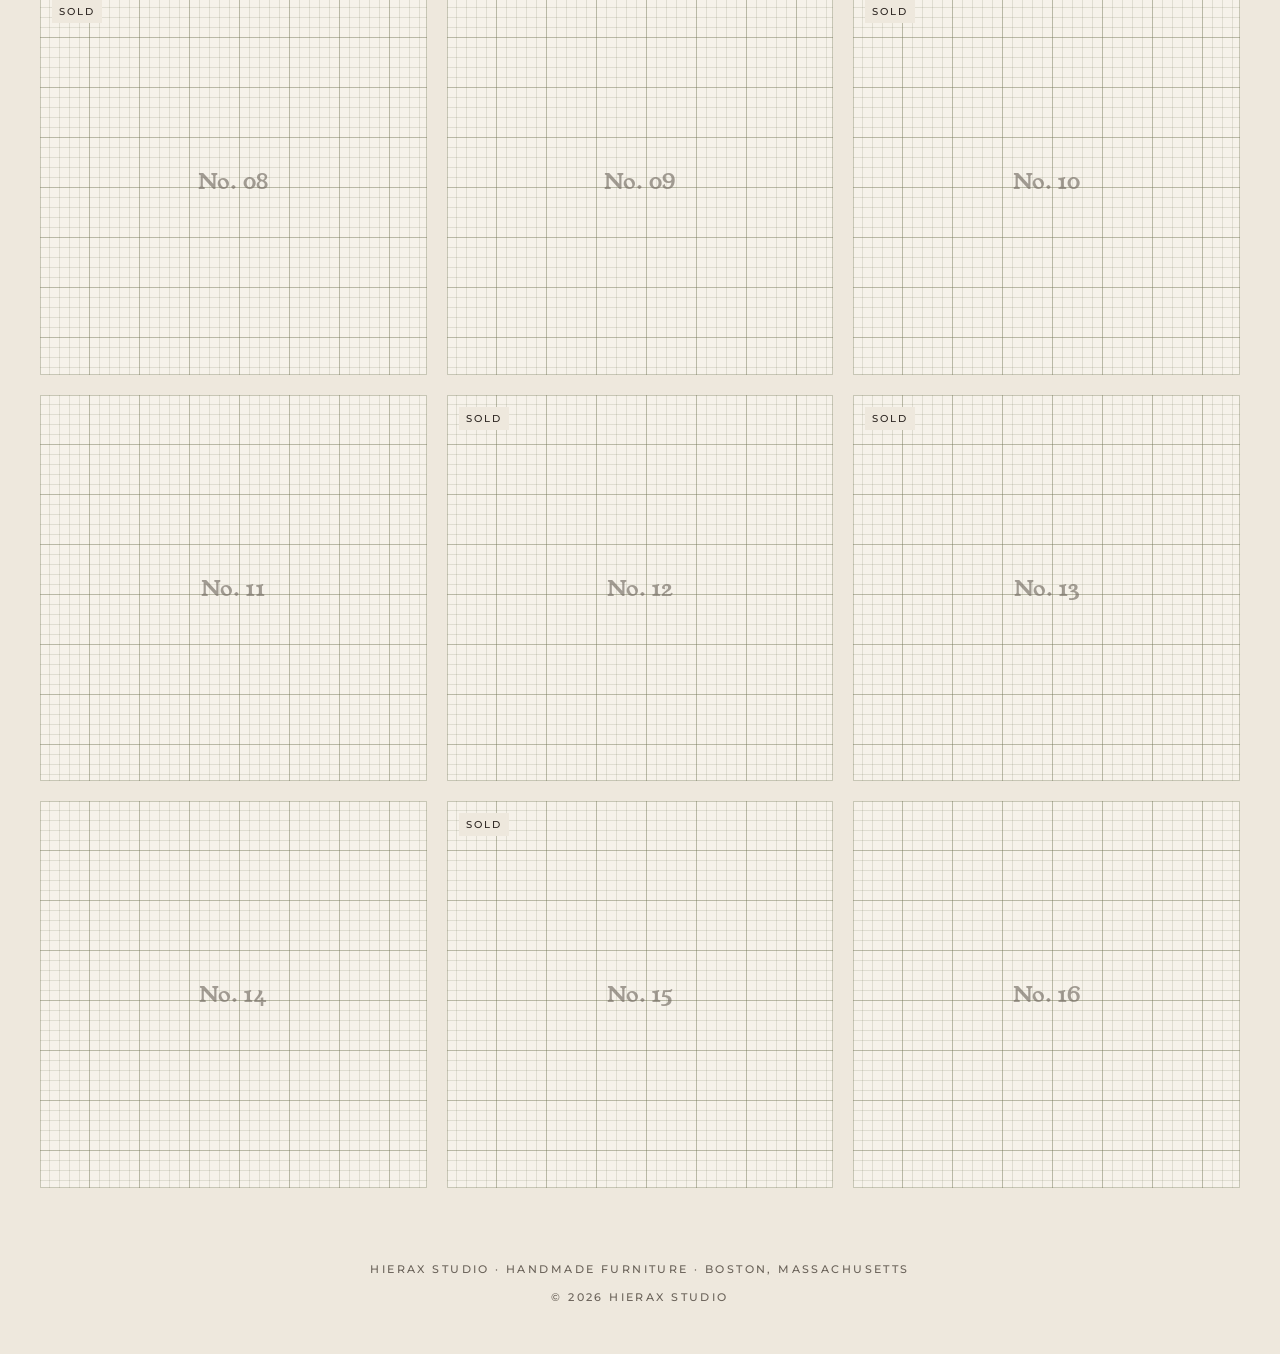
==== commit c009092c: "Move olive project to a Recent Projects collection page with grid and slideshow Co-Authored-By: Clau" ====
--- a/index.html
+++ b/index.html
@@ -11,58 +11,8 @@
 <link rel="preconnect" href="https://fonts.gstatic.com" crossorigin>
 <link href="https://fonts.googleapis.com/css2?family=Young+Serif&family=Montserrat:wght@300;400;500;600&family=Mr+Dafoe&display=swap" rel="stylesheet">
 <link href="https://fonts.googleapis.com/css2?family=Noto+Sans:wght@400&text=%E1%BC%B1%CE%AD%CF%81%CE%B1%CE%BE&display=swap" rel="stylesheet">   <!-- only the Greek letters of ἱέραξ, which Montserrat lacks -->
-<link rel="stylesheet" href="site.css?v=2026-10-27.1">
-<link rel="stylesheet" href="catalogue.css?v=2026-10-27.1">
-<style>
-  /* =========================================================
-     Section: most recent project (hero, text, gallery, lightbox)
-     Phones: hero, then text, then a 2-column gallery.
-     From 900px: text beside the hero. From 760px: gallery in one row of 5.
-     ========================================================= */
-  .project { padding: 32px var(--gutter); border-bottom: 1px solid var(--line); }   /* --line is Troodos Stone */
-  .project__label { margin: 0 0 20px; color: var(--text-2); }
-  .project__photo { display: block; width: 100%; padding: 0; border: 0; background: none; cursor: zoom-in; }
-  .project__hero img { display: block; width: 100%; height: auto; }   /* aspect ratio kept, slab never cropped */
-  .project__text { padding: 28px 0 32px; }
-  .project__title { font-family: var(--serif); font-weight: 400; font-size: clamp(28px, 3vw, 40px); line-height: 1.15; margin: 0 0 10px; }
-  .project__sub { margin: 0 0 24px; color: var(--text-2); }
-  .project__body { max-width: 38em; font-weight: 400; font-size: 16px; line-height: 1.85; margin: 0 0 28px; }
-  .project__specs { display: grid; grid-template-columns: max-content 1fr; gap: 10px 24px; margin: 0; }
-  .project__specs dt { color: var(--text-2); }
-  .project__specs dd { margin: 0; }
-  .project__gallery { display: grid; grid-template-columns: repeat(2, 1fr); gap: 4px; }
-  .project__gallery .project__photo { aspect-ratio: 3 / 4; overflow: hidden; }   /* uniform frame */
-  .project__gallery img { display: block; width: 100%; height: 100%; object-fit: cover; }
-  @media (min-width: 760px) { .project__gallery { grid-template-columns: repeat(5, 1fr); } }
-  @media (min-width: 900px) {
-    .project { padding: 40px var(--gutter); }
-    .project__main { display: grid; grid-template-columns: minmax(0, 1.8fr) minmax(0, 1fr); gap: 48px; align-items: center; margin-bottom: 4px; }
-    .project__text { padding: 0; }
-  }
-
-  /* ---------- Lightbox (Walnut Ink at 92%) ---------- */
-  .lightbox {
-    position: fixed; inset: 0; z-index: 50;
-    display: grid; place-items: center;
-    background: rgba(43, 36, 32, .92);
-    color: var(--limewash);
-  }
-  .lightbox[hidden] { display: none; }
-  .lightbox__img { display: block; max-width: calc(100vw - 32px); max-height: calc(100svh - 120px); object-fit: contain; }
-  .lightbox__btn { position: absolute; display: grid; place-items: center; width: 48px; height: 48px; padding: 0; background: none; border: 0; color: inherit; cursor: pointer; }
-  .lightbox__btn svg { width: 24px; height: 24px; fill: none; stroke: currentColor; stroke-width: 1.4; }
-  .lightbox__close { top: 12px; right: 12px; }
-  .lightbox__prev, .lightbox__next { bottom: 16px; }
-  .lightbox__prev { left: calc(50% - 64px); }
-  .lightbox__next { right: calc(50% - 64px); }
-  .lightbox__count { position: absolute; top: 28px; left: var(--gutter); margin: 0; }
-  @media (min-width: 760px) {
-    .lightbox__img { max-width: calc(100vw - 160px); max-height: calc(100svh - 80px); }
-    .lightbox__prev, .lightbox__next { top: 50%; bottom: auto; transform: translateY(-50%); }
-    .lightbox__prev { left: 16px; }
-    .lightbox__next { right: 16px; }
-  }
-</style>
+<link rel="stylesheet" href="site.css?v=2026-10-27.2">
+<link rel="stylesheet" href="catalogue.css?v=2026-10-27.2">
 </head>
 <body data-page="catalogue">
 
@@ -83,7 +33,7 @@
       <nav class="site-header__nav caps" aria-label="Main">
         <div class="nav-item">
           <a href="index.html" aria-current="page">Furniture</a>
-          <div class="nav-sub"><a href="akamas.html">Akamas Collection</a></div>
+          <div class="nav-sub"><a href="akamas.html">Akamas Collection</a><a href="recent-projects.html">Recent Projects</a></div>
         </div>
         <a href="#">Deals</a>
         <a href="#">Blog</a>
@@ -99,6 +49,7 @@
     <nav class="site-header__nav caps" aria-label="Menu">
       <a href="index.html" aria-current="page">Furniture</a>
       <a class="nav-sub-link" href="akamas.html">Akamas Collection</a>
+      <a class="nav-sub-link" href="recent-projects.html">Recent Projects</a>
       <a href="#">Deals</a>
       <a href="#">Blog</a>
       <a href="about.html">About</a>
@@ -114,36 +65,6 @@
   <nav class="categories" aria-label="Filter by collection">
     <ul class="categories__list caps" id="categories"></ul>
   </nav>
-
-  <!-- ===================== most recent project ===================== -->
-  <section class="project" aria-labelledby="project-title">
-    <p class="project__label caps">Most Recent Project</p>
-    <div class="project__main">
-      <button class="project__photo project__hero" type="button" data-photo>
-        <img src="images/projects/olive-set/olive-01-coffee-table-front.jpg" width="1600" height="1200" alt="Live edge olive coffee table seen from the front on blackened steel legs, dark heart lines running the length of the slab">
-      </button>
-      <div class="project__text">
-        <h2 class="project__title" id="project-title">Live Edge Table Set</h2>
-        <p class="project__sub caps">OLIVE · COFFEE TABLE AND SIDE TABLE</p>
-        <p class="project__body">A coffee table and matching side table cut from a single slab of olive, sourced here in Boston. I kept the live edge exactly as the tree grew it and let the spalting and dark heart lines run the length of both pieces, so the two tables read as one.</p>
-        <dl class="project__specs caps">
-          <dt>Wood</dt><dd>Olive, one slab</dd>
-          <dt>Coffee table</dt><dd>[L x W x H in]</dd>
-          <dt>Side table</dt><dd>[L x W x H in]</dd>
-          <dt>Finish</dt><dd>[Finish]</dd>
-          <dt>Base</dt><dd>Blackened steel</dd>
-          <dt>Status</dt><dd>[Sold / Available]</dd>
-        </dl>
-      </div>
-    </div>
-    <ul class="project__gallery">
-      <li><button class="project__photo" type="button" data-photo><img src="images/projects/olive-set/olive-02-coffee-table-angle.jpg" width="1200" height="1600" loading="lazy" alt="The olive coffee table from one end, the slab narrowing and curving along its live edge"></button></li>
-      <li><button class="project__photo" type="button" data-photo><img src="images/projects/olive-set/olive-03-coffee-table-grain.jpg" width="1200" height="1600" loading="lazy" alt="Close view along the coffee table top: spalted olive grain with a dark open check following the heart line"></button></li>
-      <li><button class="project__photo" type="button" data-photo><img src="images/projects/olive-set/olive-04-side-table-room.jpg" width="1200" height="1600" loading="lazy" alt="The olive side table in a living room, a turned wooden lamp standing on its live edge top"></button></li>
-      <li><button class="project__photo" type="button" data-photo><img src="images/projects/olive-set/olive-05-side-table-angle.jpg" width="1200" height="1600" loading="lazy" alt="The olive side table from above at an angle, its figured grain and live edge over a blackened steel leg"></button></li>
-      <li><button class="project__photo" type="button" data-photo><img src="images/projects/olive-set/olive-06-live-edge-detail.jpg" width="1200" height="1600" loading="lazy" alt="Detail of the side table corner, where the hand-finished live edge curls down into the end grain"></button></li>
-    </ul>
-  </section>
 
   <!-- ===================== name ===================== -->
   <section class="name-def" aria-label="The name Hierax">
@@ -168,66 +89,11 @@
   <p>© <span data-year>2026</span> <span data-studio-name>Hierax Studio</span></p>
 </footer>
 
-<!-- ===================== lightbox (most recent project) ===================== -->
-<div class="lightbox" id="lightbox" role="dialog" aria-modal="true" aria-label="Project photos" hidden>
-  <p class="lightbox__count caps" id="lightbox-count"></p>
-  <img class="lightbox__img" id="lightbox-img" src="" alt="">
-  <button class="lightbox__btn lightbox__prev" type="button" aria-label="Previous photo"><svg viewBox="0 0 24 24" aria-hidden="true"><path d="M15 4 L7 12 L15 20"/></svg></button>
-  <button class="lightbox__btn lightbox__next" type="button" aria-label="Next photo"><svg viewBox="0 0 24 24" aria-hidden="true"><path d="M9 4 L17 12 L9 20"/></svg></button>
-  <button class="lightbox__btn lightbox__close" type="button" aria-label="Close"><svg viewBox="0 0 24 24" aria-hidden="true"><path d="M5 5 L19 19 M19 5 L5 19"/></svg></button>
-</div>
-
-<script src="site.js?v=2026-10-27.1"></script>
-<script src="catalogue.js?v=2026-10-27.1"></script>
+<script src="site.js?v=2026-10-27.2"></script>
+<script src="catalogue.js?v=2026-10-27.2"></script>
 <script>
   // All pieces; the category bar switches the collection in place.
   HIERAX.onFilter = startCatalogue(HIERAX.collection);
-
-  // Most recent project: any photo opens the lightbox; arrows step through, Escape closes.
-  (() => {
-    const photos = [...document.querySelectorAll('.project [data-photo] img')];
-    const box = document.getElementById('lightbox');
-    const img = document.getElementById('lightbox-img');
-    const count = document.getElementById('lightbox-count');
-    let index = 0, opener = null;
-
-    function show(i) {
-      index = (i + photos.length) % photos.length;
-      img.src = photos[index].src;
-      img.alt = photos[index].alt;
-      count.textContent = `${index + 1} / ${photos.length}`;
-    }
-    function open(i, from) {
-      opener = from;
-      show(i);
-      box.hidden = false;
-      document.body.style.overflow = 'hidden';
-      box.querySelector('.lightbox__close').focus();
-    }
-    function close() {
-      box.hidden = true;
-      document.body.style.overflow = '';
-      if (opener) opener.focus();
-    }
-
-    photos.forEach((p, i) => p.parentElement.addEventListener('click', e => open(i, e.currentTarget)));
-    box.querySelector('.lightbox__prev').addEventListener('click', () => show(index - 1));
-    box.querySelector('.lightbox__next').addEventListener('click', () => show(index + 1));
-    box.querySelector('.lightbox__close').addEventListener('click', close);
-    box.addEventListener('click', e => { if (e.target === box) close(); });   // click the backdrop to close
-    document.addEventListener('keydown', e => {
-      if (box.hidden) return;
-      if (e.key === 'Escape') close();
-      else if (e.key === 'ArrowLeft') show(index - 1);
-      else if (e.key === 'ArrowRight') show(index + 1);
-      else if (e.key === 'Tab') {   // keep focus inside the lightbox
-        const btns = [...box.querySelectorAll('button')];
-        const at = btns.indexOf(document.activeElement);
-        e.preventDefault();
-        btns[(at + (e.shiftKey ? -1 : 1) + btns.length) % btns.length].focus();
-      }
-    });
-  })();
 </script>
 </body>
 </html>
--- a/site.css
+++ b/site.css
@@ -147,6 +147,7 @@
   padding: 12px 16px; background: var(--bg); border: 1px solid var(--line);
 }
 .nav-sub a::before { content: "● "; color: var(--accent); font-size: 7px; vertical-align: 2px; }
+.nav-sub a + a { border-top: 0; }   /* stacked collection links share one border */
 .nav-item:hover .nav-sub, .nav-item:focus-within .nav-sub { opacity: 1; visibility: visible; transform: none; }
 .drawer .site-header__nav a.nav-sub-link { padding-left: 18px; }
 .drawer .site-header__nav a.nav-sub-link::before { content: "● "; color: var(--accent); font-size: 7px; vertical-align: 2px; }
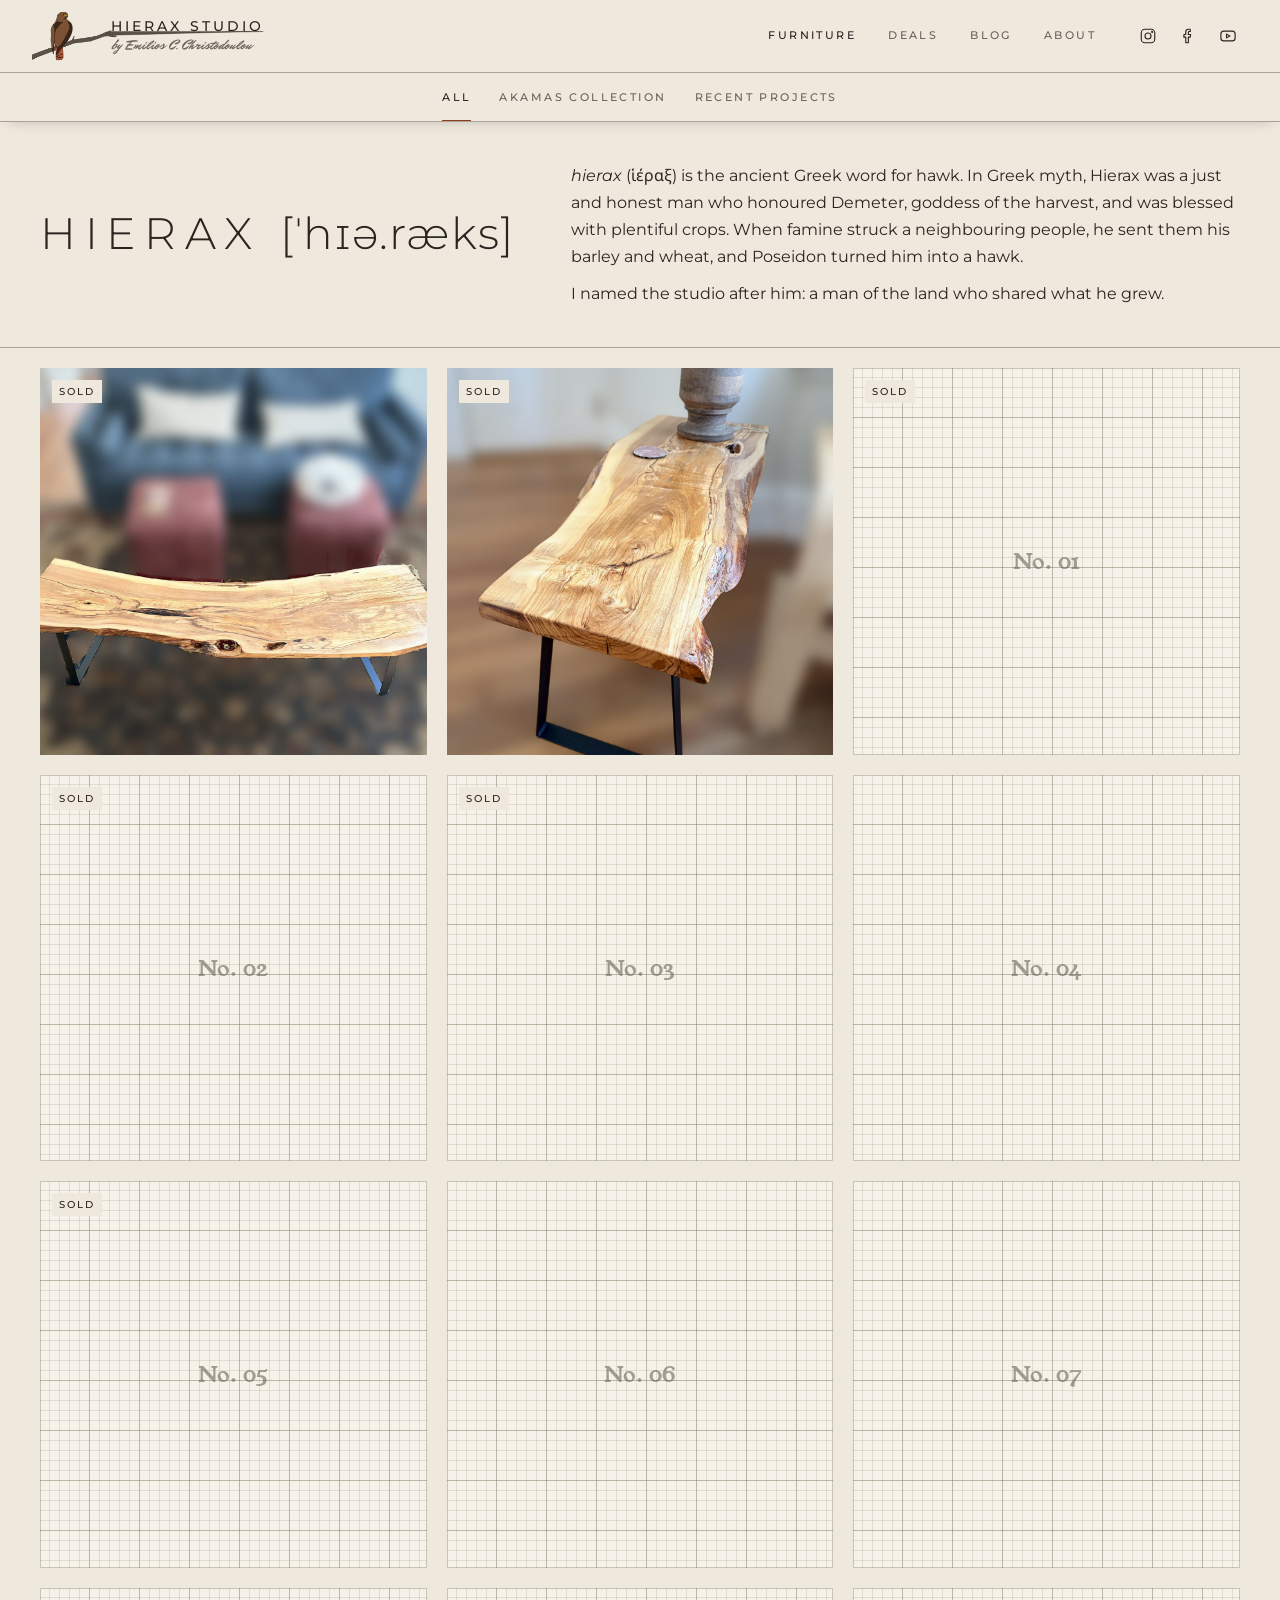
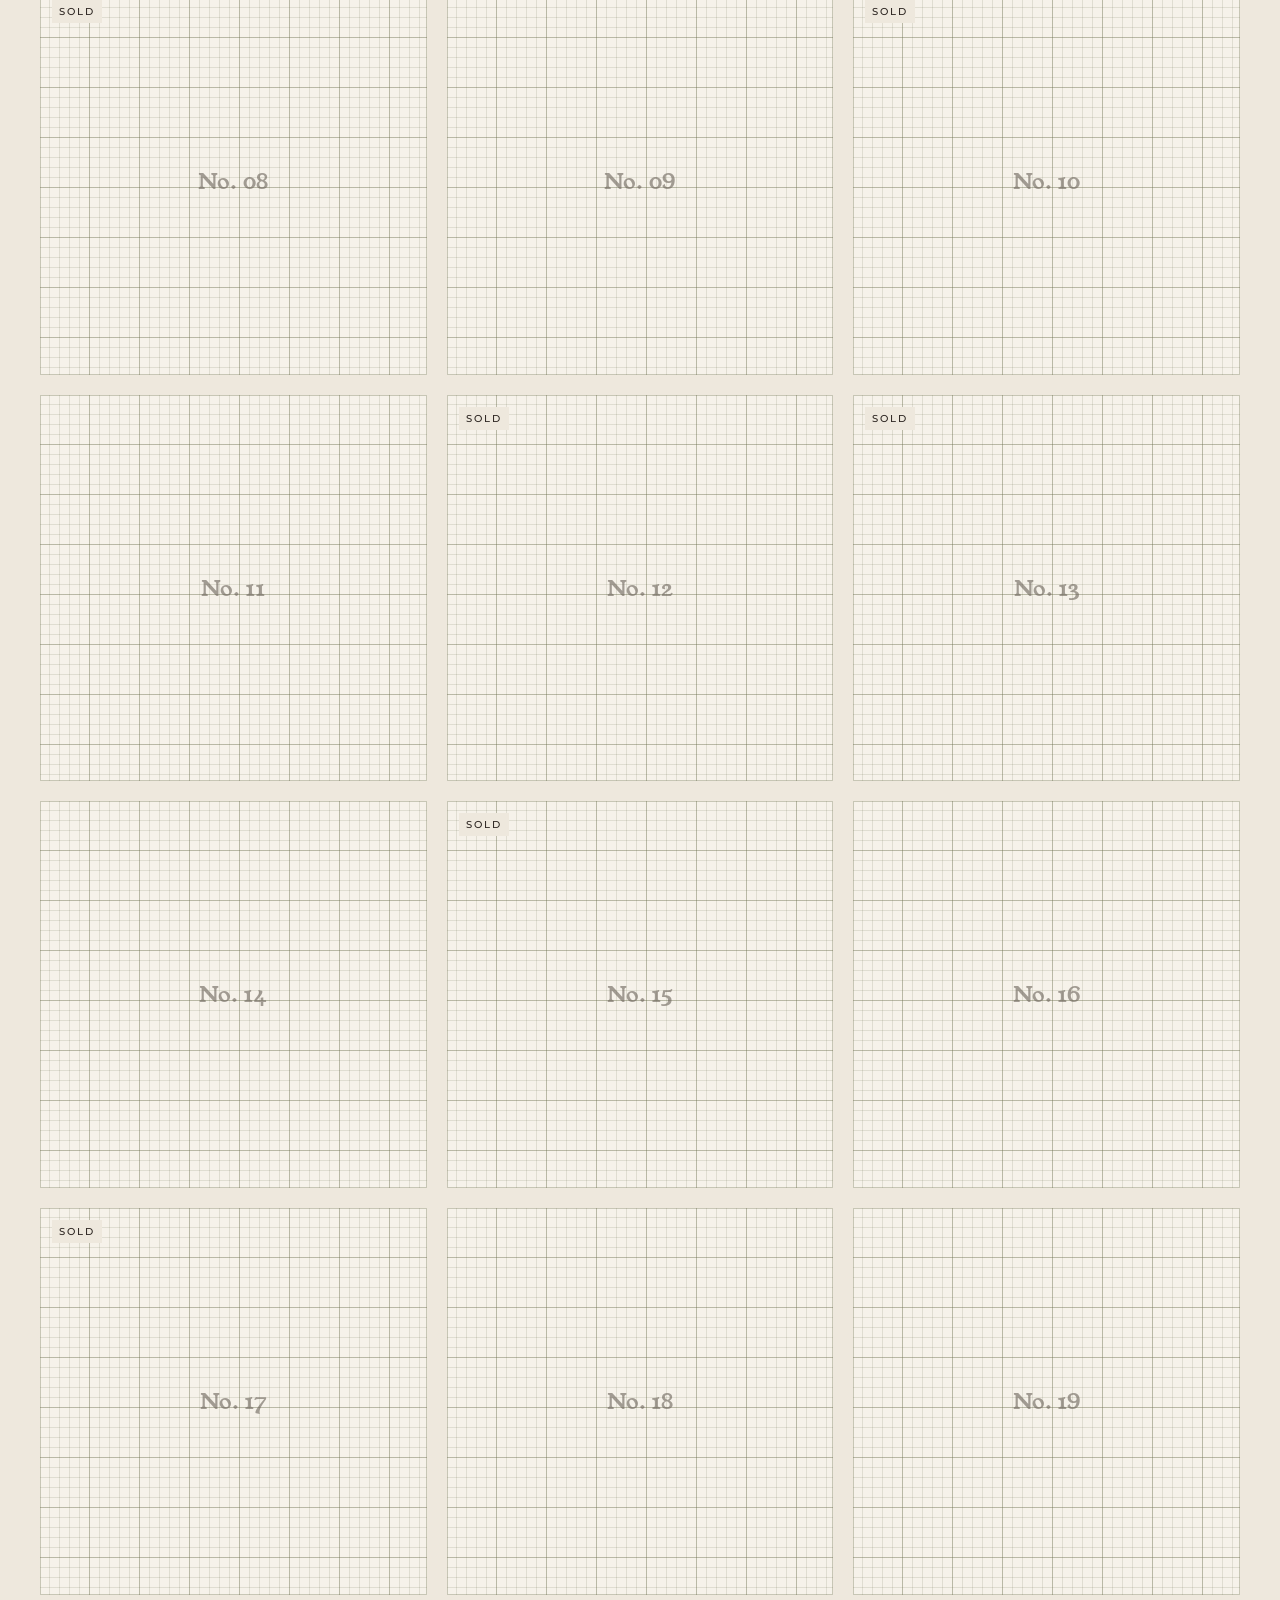
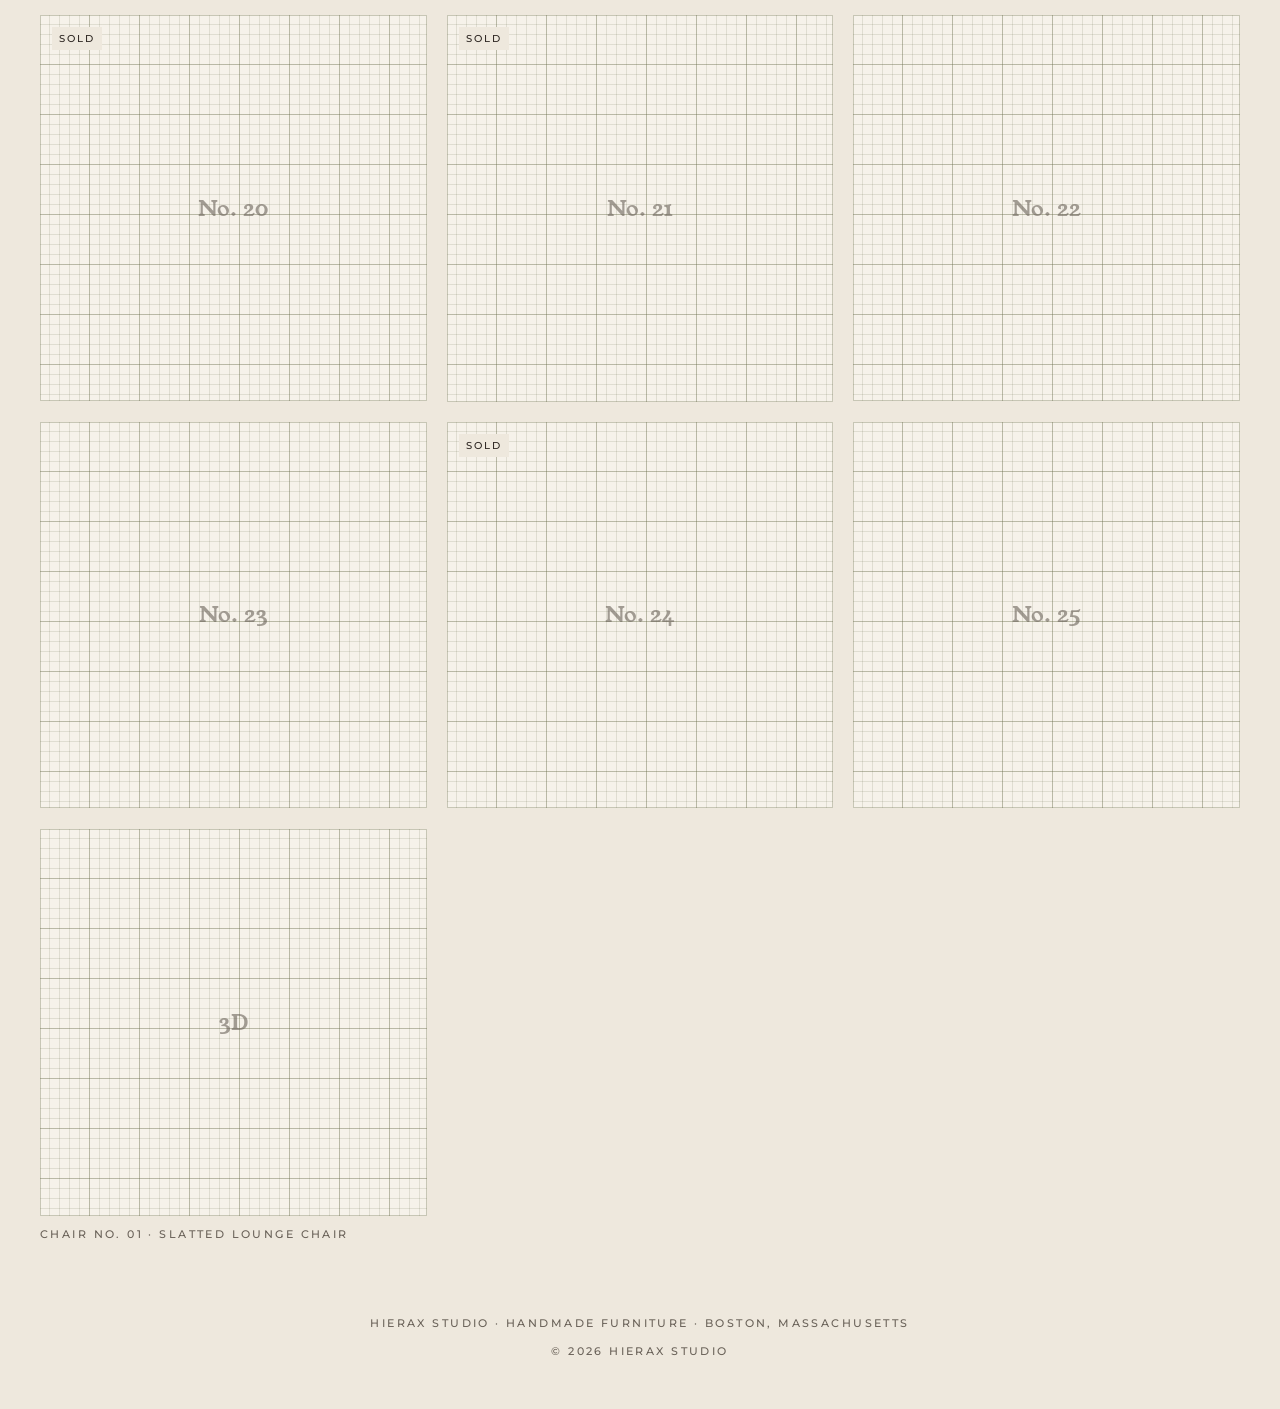
==== commit 1ce6f05a: "Add Chair No. 01, an unlisted 3D viewer of a slatted lounge chair, with a card at the end of the cat" ====
--- a/index.html
+++ b/index.html
@@ -13,6 +13,19 @@
 <link href="https://fonts.googleapis.com/css2?family=Noto+Sans:wght@400&text=%E1%BC%B1%CE%AD%CF%81%CE%B1%CE%BE&display=swap" rel="stylesheet">   <!-- only the Greek letters of ἱέραξ, which Montserrat lacks -->
 <link rel="stylesheet" href="site.css?v=2026-10-27.2">
 <link rel="stylesheet" href="catalogue.css?v=2026-10-27.2">
+<style>
+  /* =========================================================
+     Section: sketchbook (one card, opens the unlisted 3D viewer)
+     ========================================================= */
+  .sketch { padding: 12px 12px 0; }
+  .sketch__grid { display: grid; grid-template-columns: repeat(3, 1fr); gap: 12px; }
+  .sketch__card { display: block; }
+  .sketch__card .tile { display: block; transition: box-shadow .2s ease; }
+  .sketch__card:hover .tile { box-shadow: inset 0 0 0 1px var(--accent); }
+  .sketch__label { display: block; margin-top: 10px; color: var(--text-2); transition: color .2s ease; }
+  .sketch__card:hover .sketch__label { color: var(--text); }
+  @media (min-width: 760px) { .sketch { padding: 20px var(--gutter) 0; } .sketch__grid { gap: 20px; } }
+</style>
 </head>
 <body data-page="catalogue">
 
@@ -81,6 +94,16 @@
     <p class="catalogue__empty caps" id="empty" hidden>Nothing here yet</p>
     <div class="catalogue__sentinel" id="sentinel" aria-hidden="true"></div>
   </section>
+
+  <!-- ===================== sketchbook (unlisted: not in the nav) ===================== -->
+  <section class="sketch" aria-label="From the sketchbook">
+    <div class="sketch__grid">
+      <a class="sketch__card" href="hierax/chair-01.html">
+        <span class="tile"><span class="tile__num" aria-hidden="true">3D</span></span>
+        <span class="sketch__label caps">Chair No. 01 · Slatted Lounge Chair</span>
+      </a>
+    </div>
+  </section>
 </main>
 
 <!-- ===================== footer (same on every page) ===================== -->
